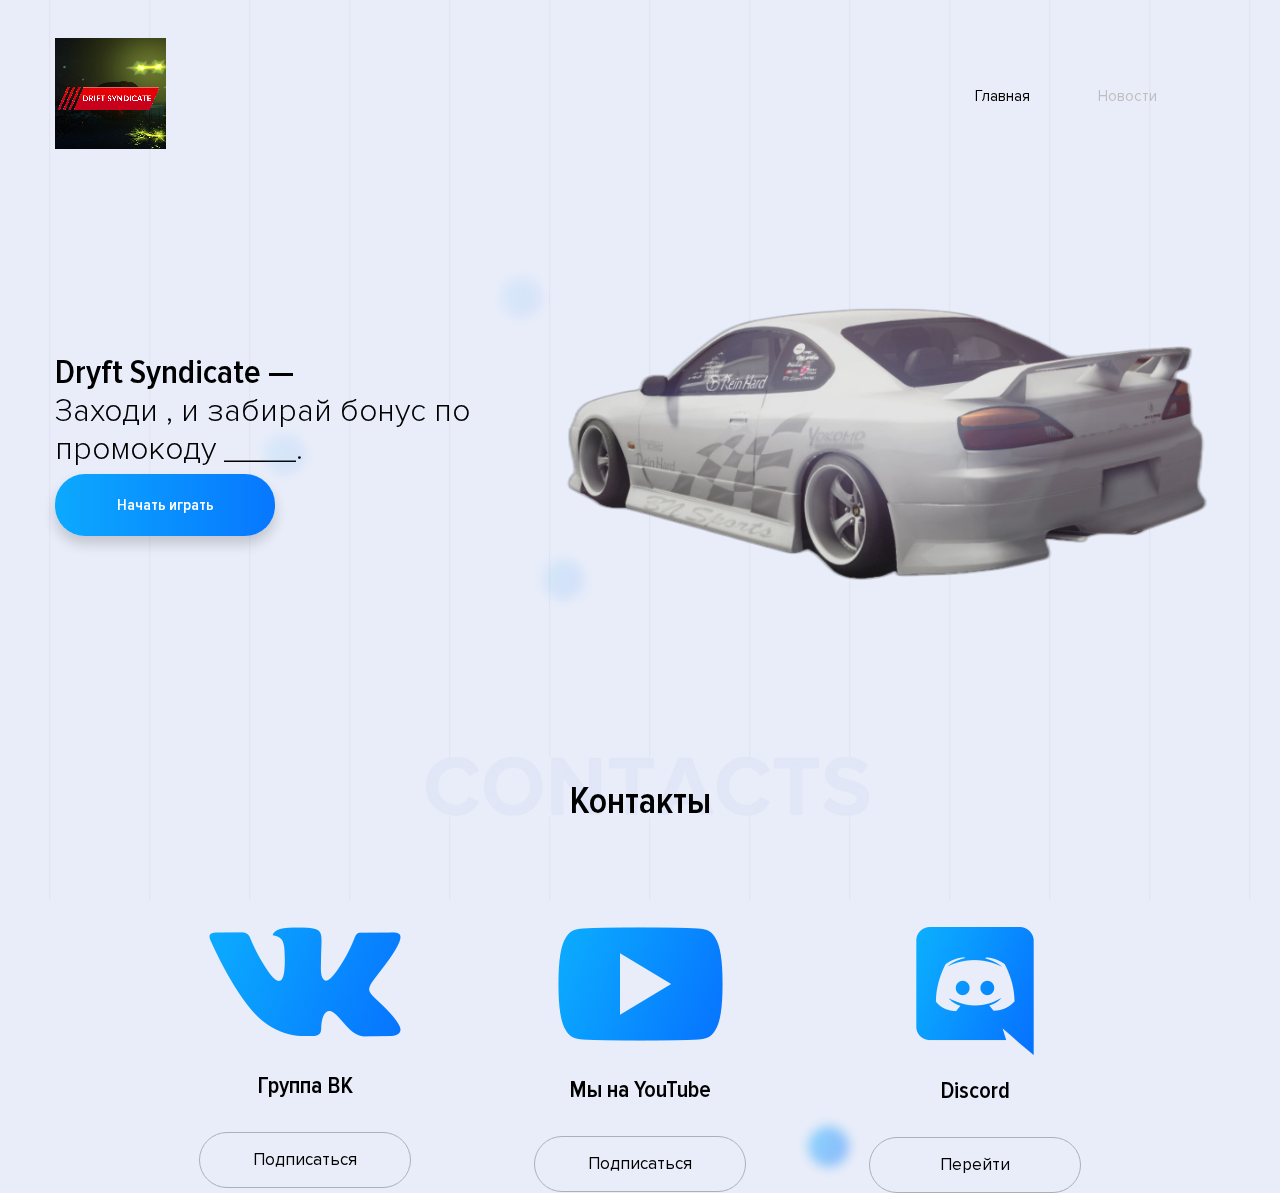
==== index.html @ d0d50b3c "komid1" ====
<!DOCTYPE html>
<html lang="ru">
<head>
    <meta http-equiv="Content-Type" content="text/html; charset=UTF-8">
    <meta name="viewport" content="width=device-width" initial-scale="1.0">
    <meta http-equiv="X-UA-Compatible" content="IE=9;IE=10;IE=Edge,chrome=1">
    <link rel="stylesheet" href="./css/style.css">
    <title>Hyper Project</title>
    <link rel="stylesheet" id="wp-block-library-css" href="./css/style.min.css" type="text/css" media="all">
    <link rel="icon" href="./img/sicon.png" sizes="32x32">
    <link rel="icon" href="./img/sicon.png" sizes="192x192">
    <link rel="apple-touch-icon-precomposed" href="./img/sicon.png">
    <meta name="msapplication-TileImage" content="./img/sicon.png">
</head>

<body>
    <div class="body_back"></div>
    <header>
        <div class="wrapper">
            <div class="header-container">
                <div class="header-logo">
                    <a href="https://arsevka.github.io/site/">
                        <img src="./img/logo.png" alt="https://arsevka.github.io/site/">
                    </a>
                </div>
                <div class="header-wap">
                    <div class="navbar-head">
                        <div type="button" class="navbar-toggle">
                            <div id="nav-icon1">
                                <span></span>
                                <span></span>
                                <span></span>
                            </div>
                        </div>
                    </div>
                    <div class="mobile-menu-overlay"></div>
                    <div class="mobile-menu">
                        <div class="header-nav">
                            <div class="header-logo header-logo-mob">
                                <a href="https://vk.com/idaleksandr198">
                                    <img src="./img/logo.png" alt=" https://vk.com/idaleksandr198">
                                </a>
                            </div>
                            <nav>
                                <ul>
                                    <li><a class="active" href="index.html">Главная</a></li>
                                    <li><a class="non-active" href="news.html">Новости</a></li>
                                </ul>
                            </nav>
                        </div>
                    </div>
                </div>
            </div>
        </div>
    </header>
    <section>
        <div class="wrapper">
            <div class="main-container">
                <div class="main-text">
                    <h1>Dryft Syndicate —</h1>
                    <span> Заходи , и забирай бонус по промокоду  ____.</span>
                    <div class="download-wrap">
                        <div class="download-btn">
                            <a class="download" href="start.html">Начать играть</a>
                        </div>
                        <div class="begin">
                        </div>
                    </div>
                    <div class="main-ball1"></div>
                    <div class="main-ball2"></div>
                    <div class="main-ball3"></div>
                </div>
                <div class="main-img">
                    <img class="black-car" src="./img/car.png" alt="https://vk.com/driftsyndicatemta">
                </div>
            </div>
        </div>

        <div id="modal-how-to-play" class="modal-window">
            <div>
                <a href="#modal-close" title="Close" class="modal-close">×</a>
                <div>
                    <div class="video-responsive">
                        <iframe width="560" height="315" src="#" frameborder="0"
                            allow="accelerometer; autoplay; encrypted-media; gyroscope; picture-in-picture"
                            allowfullscreen=""></iframe> </div>
                </div>
            </div>
        </div>
    </section>

        </div>
    </section>
    <section class="contacts" id="contacts">
        <div class="wrapper">
            <h2 class="contact">Контакты</h2>
            <div class="contacts-container">
                <div class="contacts-init vk">
                    <div class="contacts-img">
                        <img src="./img/contacts-vk.png" alt="Группа ВК">
                    </div>
                    <h2 class="contacts-text">Группа ВК</h2>
                    <a href="https://vk.com/driftsyndicatemta" class="contacts-button" target="_blank">Подписаться</a>
                </div>
                <div class="contacts-init youtube">
                    <div class="contacts-img">
                        <img src="./img/contcts-yt.png" alt="Мы на YouTube">
                    </div>
                    <h2 class="contacts-text">Мы на YouTube</h2>
                    <a href="https://www.youtube.com/channel/UCaSyi8HG6l2ghuZmiueLCfw" class="contacts-button" target="_blank">Подписаться</a>
                </div>
                <div class="contacts-init discord">
                    <div class="contacts-img">
                        <img src="./img/contacts-discord.png" alt="Discord">
                    </div>
                    <h2 class="contacts-text">Discord</h2>
                    <a href="https://discord.gg/BncPcMxS" class="contacts-button" target="_blank">Перейти</a>
                    <span class="news-ball2"></span>
                </div>

            </div>
        </div>
    </section>
</footer>
    <script src="./js/jquery-3.4.1.min.js"></script>
    <script src="./js/main.js"></script>
    <script type="text/javascript" src="./js/wp-embed.min.js"></script>

    <iframe name="ym-native-frame" title="ym-native-frame" frameborder="0" aria-hidden="true"
        style="opacity: 0 !important; width: 0px !important; height: 0px !important; position: absolute !important; left: 100% !important; bottom: 100% !important; border: 0px !important;"
        src="#"></iframe>
</body>

</html>
---- css/style.css ----
/* сброс стилей браузера */

html,
body,
div,
span,
object,
iframe,
h1,
h2,
h3,
h4,
h5,
h6,
p,
blockquote,
pre,
a,
abbr,
acronym,
address,
big,
cite,
code,
del,
dfn,
em,
img,
ins,
kbd,
q,
s,
samp,
small,
strike,
strong,
sub,
sup,
tt,
var,
b,
u,
i,
center,
dl,
dt,
dd,
ol,
ul,
li,
fieldset,
form,
label,
legend,
table,
caption,
tbody,
tfoot,
thead,
tr,
th,
td,
article,
aside,
canvas,
details,
embed,
figure,
figcaption,
footer,
header,
hgroup,
menu,
nav,
output,
ruby,
section,
summary,
time,
mark,
audio,
video {
    margin: 0;
    padding: 0;
    border: 0;
    font-size: 100%;
    box-sizing: border-box;
}

article,
aside,
details,
figcaption,
figure,
footer,
header,
hgroup,
menu,
nav,
section {
    display: block;
}

body {
    line-height: 1.2;
}

ol {
    padding-left: 1.4em;
    list-style: decimal;
}

ul {
    padding-left: 1.4em;
    list-style: square;
}

table {
    border-collapse: collapse;
    border-spacing: 0;
}

/* пользовательские стили */

body {
    background: #e9edf9;
    overflow-x: hidden;
}

a {
    text-decoration: none;
    color: #000;
}

.body_back {
    position: fixed;
    left: 0;
    top: 0;
    background-image: url(../img/body_back.png);
    height: 100%;
    width: 100%;
    z-index: -3;

}

@font-face {
    font-family: "ProximaNova-Regular";
    src: url("../fonts/ProximaNova-Regular.ttf") format("opentype");
    font-style: normal;
    font-weight: normal;
    font-display: swap;
}

@font-face {
    font-family: "Proxima Nova-semi-bold";
    src: url("../fonts/ProximaNova-Semibold.ttf") format("opentype");
    font-style: normal;
    font-weight: normal;
    font-display: swap;
}

@font-face {
    font-family: "Proxima Nova-light";
    src: url("../fonts/ProximaNova-Light.ttf") format("opentype");
    font-style: normal;
    font-weight: normal;
    font-display: swap;
}





.wrapper {
    max-width: 1170px;
    margin: 0 auto;
    position: relative;
}

/* Стили header */

/* header logo */
.header-container {
    display: flex;
    justify-content: space-between;
    padding-top: 38px;
    align-items: center;
}

.header-wap {
    display: flex;
    align-items: center;
    justify-content: space-between;
}

.header-logo {
    display: block;
}

.header-logo img {
    transition: 1.0s;
}

.header-logo img:hover {
    transform: scale(1.1);
}

/* header nav */
.header-nav {
    display: flex;
    flex-direction: row;
    justify-content: center;
    font-weight: 400;
}

.header-nav ul {
    list-style: none;
    display: flex;
}


.header-nav a {
    font-size: 15px;
    margin-right: 68px;
    transition: 0.3s;
    font-family: "ProximaNova-Regular";
}

.header-nav a:nth-last-child(2) {
    margin-right: 0;
}

.active {
    color: #000000;
}

.non-active {
    color: #bebebe;
}

.non-active:hover {
    color: #000000;
}

/* header-button */
.header-button {
    position: relative;
    margin-left: 26px;
}

a.button-blue {
    width: 190px;
    height: 52px;
    position: relative;
    border-radius: 30px;
    box-shadow: 0 8px 13px rgba(0, 0, 0, 0.17);
    color: #ffffff;
    font-size: 15px;
    font-family: "Proxima Nova-semi-bold";
    transition: 1.0s;
    background: rgba(12, 169, 254, 1);
    background: -webkit-gradient(left top, right top, color-stop(0%, rgba(12, 169, 254, 1)), color-stop(100%, rgba(7, 119, 255, 1)));
    background: linear-gradient(to right, rgba(12, 169, 254, 1) 0%, rgba(7, 119, 255, 1) 100%);
    filter: progid:DXImageTransform.Microsoft.gradient(startColorstr='#0ca9fe', endColorstr='#0777ff', GradientType=1);
    display: flex;
    align-items: center;
    justify-content: center;
    padding-left: 13px;

}

a.button-blue:hover {
    transform: scale(1.2);

}

/* стили main  */
.main-container {
    display: flex;
    justify-content: space-between;
    margin-top: 115px;
    align-items: center;

}

.button-blue img {
    position: absolute;
    left: 30px;
}

.main-text {
    width: 42%;
}

.main-text h1 {
    color: #000000;
    font-weight: 600;
    margin: 0;
    font-size: 35px;
    font-family: "Proxima Nova-semi-bold";
}

.main-text span {
    width: 100%;
    display: block;
    color: #000;
    font-size: 32px;
    font-family: "Proxima Nova-light";
}

.download-wrap {
    width: 100%;
    display: flex;
    align-items: center;
    padding-top: 5px;
}

.download-btn {
    display: inline-block;
}

a.download {
    position: relative;
    width: 220px;
    height: 62px;
    border-radius: 30px;
    box-shadow: 0 8px 13px rgba(0, 0, 0, 0.17);
    color: #ffffff;
    font-size: 16px;
    font-family: "Proxima Nova-semi-bold";
    transition: 1.0s;
    background: rgba(12, 169, 254, 1);
    background: -webkit-gradient(left top, right top, color-stop(0%, rgba(12, 169, 254, 1)), color-stop(100%, rgba(7, 119, 255, 1)));
    background: linear-gradient(to right, rgba(12, 169, 254, 1) 0%, rgba(7, 119, 255, 1) 100%);
    filter: progid:DXImageTransform.Microsoft.gradient(startColorstr='#0ca9fe', endColorstr='#0777ff', GradientType=1);
    display: flex;
    align-items: center;
    justify-content: center;
}

a.download:hover {
    transform: scale(1.2);
}

.download::after {
    content: "";
    width: 13px;
    height: 18px;
    position: absolute;
    background: url(../img/main-button-download.png) 0 0 no-repeat;
    top: 24px;
    right: 30px;
}

.begin a {
    display: inline-block;
    color: #000000;
    position: relative;
    transition: 1.0s;
    font-size: 15px;
    font-weight: 300;
    line-height: 11.71px;
    margin-left: 70px;
    font-family: "Proxima Nova-light";
}

.begin a:hover {
    transform: scale(1.2);

}

.begin a::before {
    content: "";
    position: absolute;
    width: 33px;
    height: 33px;
    background: url(../img/begin-button.png) 0 0 no-repeat;
    top: -7px;
    left: -39px;
    -webkit-animation: rotate 2s cubic-bezier(0.4, 0, 0.2, 1) infinite;
    animation: rotate 2s cubic-bezier(0.4, 0, 0.2, 1) infinite;
}

.main-img {
    position: relative;
    display: block;
    width: 58%;

}

/* стили news */
.news {
    width: 100%;
    padding-top: 80px;

}

.news-connect {
    position: absolute;
    top: 720px;
    left: 922px;
    width: 67px;
    height: 67px;
    color: black;
}

h2.second {
    color: #000000;
    font-size: 38px;
    text-align: center;
    font-family: "Proxima Nova-semi-bold";
    width: 150px;
    margin: auto;
    position: relative;
}

.news-back {
    position: relative;
}

.second::before {
    content: "";
    position: absolute;
    width: 230px;
    height: 60px;
    background: url(../img/news-back.jpg) 0 0 no-repeat;
    top: -22px;
    left: -37px;
    z-index: -1;
}

.news-container {
    display: flex;
    justify-content: center;
    align-content: center;
    margin-top: 90px;
}

.news_item:nth-child(even) {
    margin-left: 15px;
    margin-right: 15px;
}

.news-unit {
    width: 350px;
    background-color: #ffffff;
    position: relative;
    border-bottom-left-radius: 30px;
    border-bottom-right-radius: 30px;
    border-top-left-radius: 30px;
    border-top-right-radius: 30px;
    box-shadow: 0px -4px 5px 10px rgba(122, 120, 120, 0.2);
}

.news-unit img {
    width: 100%;
    display: block;
    height: 180px;
    border-top-left-radius: 30px;
    border-top-right-radius: 30px;
    -o-object-fit: cover;
    object-fit: cover;
}

.news-unit h3 {
    color: #000000;
    font-size: 17px;
    font-family: "Proxima Nova-semi-bold";
}

.blue-line {
    width: 58px;
    height: 6px;
    border-radius: 30px;
    box-shadow: 0 0 10px rgba(0, 0, 0, 0.11);
    background-color: #ffffff;
    background-image: linear-gradient(-68deg, #066eff 0%, #0cb2fe 100%);
    position: relative;
    text-align: left;
    display: inline-block;
    border: none;
}

.box-wrap {
    padding-top: 30px;
    padding-left: 25px;
    padding-right: 25px;
    padding-bottom: 20px;
}

p.news-description {
    padding-top: 5px;
    color: #000000;
    font-family: "ProximaNova-Regular";
    font-size: 11px;

}

.date-button {
    display: flex;
    justify-content: space-between;
    padding-top: 23px;
}

p.date {
    align-self: center;
    opacity: 0.5;
    color: #000000;
    font-family: "ProximaNova-Regular";
    font-size: 10px;
}

a.more {
    width: 123px;
    font-family: "Proxima Nova-semi-bold";
    height: 38px;
    display: flex;
    font-size: 13px;
    border: 1px solid #dbdbdc;
    border-radius: 30px;
    align-items: center;
    justify-content: center;
    transition: 0.6s;
}

a.more:hover {
    background: #0aa2fe;
    color: white;
    transform: scale(1.2);
}

.container-more {
    display: flex;
    position: relative;
    justify-content: center;
}

a.more-news {
    color: #000000;
    font-size: 17px;
    width: 250px;
    height: 64px;
    font-family: "ProximaNova-Regular";
    margin-top: 56px;
    border: 1px solid #0673ff;
    border-radius: 30px;
    display: flex;
    align-items: center;
    justify-content: center;
    transition: 0.7s;
}

.main-ballnews {
    background: url(../img/news-ball2.png) 0 0 no-repeat;
    position: absolute;
    top: 78px;
    left: 238px;
    width: 103px;
    height: 103px;
    z-index: -1;
}

.main-ballnews2 {
    background: url(../img/news-ball1.png) 0 0 no-repeat;
    position: absolute;
    top: 14px;
    right: 338px;
    width: 63px;
    height: 63px;
    z-index: -1;
}

.main-ballnews3 {
    background: url(../img/news-ball1.png) 0 0 no-repeat;
    position: absolute;
    top: 23px;
    right: 293px;
    width: 63px;
    height: 63px;
    z-index: -1;
}

a.more-news:hover {
    border: 1px solid #dbdbdc;
    background: #0aa2fe;
    color: white;
    transform: scale(1.2);
}

/* стили contacts */
.contacts {
    margin-top: 160px;
    position: relative;
}

.contacts-back {
    position: relative;
}

.contact::before {
    content: "";
    position: absolute;
    width: 443px;
    height: 60px;
    background: url(../img/contacts-back.jpg) 0 0 no-repeat;
    top: -22px;
    right: -154px;
    z-index: -1;
}

h2.contact {
    color: #000000;
    font-size: 38px;
    text-align: center;
    font-family: "Proxima Nova-semi-bold";
    width: 150px;
    margin: auto;
    position: relative;
}

.contacts-container {
    display: flex;
    justify-content: center;
    margin-top: 103px;
}

.contacts-init {
    display: flex;
    flex-direction: column;
    text-align: center;
    width: 212px;
    position: relative;
}

.youtube {
    margin-left: 123px;
    margin-right: 123px;
}

h2.contacts-text {
    color: #000000;
    font-family: "Proxima Nova-semi-bold";
    font-size: 24px;
}

.vk .contacts-text {
    margin-top: 30px;
}

.youtube .contacts-text {
    margin-top: 30px;
}

.discord .contacts-text {
    margin-top: 17px;
}

a.contacts-button {
    width: 100%;
    height: 56px;
    display: flex;
    justify-content: center;
    align-items: center;
    margin-top: 32px;
    color: #000000;
    font-size: 17px;
    border: 1px solid #acafb9;
    border-radius: 30px;
    transition: 0.6s;
    font-family: "ProximaNova-Regular";

}

a.contacts-button:hover {
    border: 1px solid #dbdbdc;
    background: #0aa2fe;
    color: white;
    transform: scale(1.2);
}

.footer {
    margin-top: 190px;
    background-color: #1e212a;
}

.footer-donate {
    margin-top: 20px;
    background-color: #1e212a;
}

.footer-container {
    display: flex;
    flex-direction: column;
    text-align: center;
    align-content: center;
    padding-top: 50px;
    padding-bottom: 25px;
}

.footer-logo {
    color: #ffffff;
    font-size: 13px;
    width: 200px;
    margin: auto;
    text-transform: uppercase;
    opacity: .2;
    position: relative;
    transition: 0.3s;
    padding-left: 70px;
}

.footer-logo:hover {
    opacity: 1;
}

.footer-logo-span::before {
    content: "";
    width: 49px;
    height: 63px;
    position: absolute;
    background: url(../img/logo-img.png) 0 0 no-repeat;
    top: -17px;
    left: -71px;
}

.footer-logo-span {
    position: relative;
    font-size: 25px;
    font-weight: bold;
}

.footer-logo-text {
    font-weight: 400;
    letter-spacing: 2.21px;
}

.footer-agreement {
    display: flex;
    justify-content: center;
    flex-direction: column;
    margin-top: 35px;
}

.footer-link {
    opacity: .2;
}

.footer-link:hover {
    opacity: 1;
}

.footer-agreement a {
    transition: 0.3s;
    color: #ffffff !important;
    font-size: 15px;
    font-weight: 400;
    text-decoration: underline;
    font-family: "Proxima Nova-light";
    line-height: 20px;

}

.footer-agreement a {
    display: inline-block;
}

.footer-copyright {
    color: #ffffff;
    font-size: 16px;
    font-weight: 300;
    opacity: .2;
    margin-top: 40px;
    font-family: "Proxima Nova-light";
}

/* absolute */

.main-ball1 {
    background: url(../img/main-ball1.png) 0 0 no-repeat;
    position: absolute;
    top: 281px;
    left: 478px;
    width: 67px;
    height: 67px;
    z-index: 4;
}

.main-ball2 {
    background: url(../img/main-ball2.png) 0 0 no-repeat;
    position: absolute;
    top: 157px;
    left: 200px;
    width: 67px;
    height: 67px;
    z-index: 3;
}

.main-ball3 {
    background: url(../img/main-ball2.png) no-repeat;
    position: absolute;
    top: 0;
    left: 437px;
    width: 80px;
    height: 80px;
    z-index: 33;
}

.main-ball4 {
    background: url(../img/main-ball4.png) no-repeat;
    position: absolute;
    top: 506px;
    left: 1000px;
    width: 105px;
    height: 105px;
    z-index: 33;
}

.main-ball5 {
    background: url(../img/main-ball5.png) no-repeat;
    position: absolute;
    top: 207px;
    left: 1360px;
    width: 123px;
    height: 123px;
    z-index: 33;
}

.main-ball6 {
    background: url(../img/main-ball6.png) no-repeat;
    position: absolute;
    top: 493px;
    left: 1479px;
    width: 74px;
    height: 74px;
    z-index: 33;
}

.news-ball1 {
    background: url(../img/news-ball1.png) no-repeat;
    position: absolute;
    top: 761px;
    left: 260px;
    width: 67px;
    height: 67px;
    z-index: 33;
}

.news-ball2 {
    background: url(../img/contacts-ball1.png) no-repeat;
    position: absolute;
    bottom: 14px;
    right: 220px;
    width: 65px;
    height: 65px;
    z-index: -1;
}

.news-ball3 {
    background: url(../img/news-ball3.png) no-repeat;
    position: absolute;
    top: 1376px;
    left: 1185px;
    width: 67px;
    height: 67px;
    z-index: 33;
}

.contacts-ball1 {
    background: url(../img/contacts-ball1.png) no-repeat;
    position: absolute;
    top: 1593px;
    left: 631px;
    width: 67px;
    height: 67px;
    z-index: 33;
}

.contacts-ball2 {
    background: url(../img/contacts-ball2.png) no-repeat;
    position: absolute;
    top: 1958px;
    left: 1114px;
    width: 67px;
    height: 67px;
    z-index: 33;
}

.circle1 {
    background: url(../img/circle1.png) no-repeat;
    position: absolute;
    top: 257px;
    left: 1110px;
    width: 329px;
    height: 314px;
    z-index: -1;
    opacity: .5;
}

.circle2 {
    background: url(../img/circle2.png) no-repeat;
    position: absolute;
    top: 312px;
    left: 1168px;
    width: 212px;
    height: 203px;
    z-index: -1;
    opacity: .5;
}

.circle3 {
    background: url(../img/circle3.png) no-repeat;
    position: absolute;
    top: 355px;
    left: 1263px;
    width: 122px;
    height: 117px;
    z-index: -1;
    opacity: .5;
}

.main-container-donate {
    width: 100%;
    padding-top: 180px;
}

h2.account {
    text-align: center;
    font-family: "Proxima Nova-semi-bold";
    font-size: 37px;
    color: #000;
    width: 350px;
    margin: auto;
    position: relative;
}

h2.account:before {
    content: "";
    position: absolute;
    width: 443px;
    height: 60px;
    background: url(../img/donate.jpg) 0 0 no-repeat;
    top: -25px;
    left: 6px;
    z-index: -1;
}

p.donate-text {
    font-family: "Proxima Nova-light";
    font-size: 16px;
    color: #000;
    padding-top: 20px;
    text-align: center;

}

.form {
    width: 410px;
    padding-top: 70px;
    margin: 0 auto;
}

.form input[type="text"] {
    background-color: #ffffff !important;
    margin-top: 5px;
    width: 100%;
    padding: 30px 45px;
    border: 1px solid #fff;
    border-radius: 50px;
    color: #000;
    font-size: 17px;
    font-weight: 200;
    font-family: "ProximaNova-Regular";
    outline: none;
    box-sizing: border-box;
}

.form input[type="text"]:focus {
    opacity: 1;
    font-weight: 600;
}

.form input::-webkit-input-placeholder {
    font-family: "Proxima Nova-light";
    font-size: 17px;
    color: #000;
    opacity: 0.25;

}

.form input::-moz-placeholder {
    font-family: "Proxima Nova-light";
    font-size: 17px;
    color: #000;
    opacity: 0.25;

}

.form input:-ms-input-placeholder {
    font-family: "Proxima Nova-light";
    font-size: 17px;
    color: #000;
    opacity: 0.25;

}

.form input::-ms-input-placeholder {
    font-family: "Proxima Nova-light";
    font-size: 17px;
    color: #000;
    opacity: 0.25;

}

.form input::placeholder {
    font-family: "Proxima Nova-light";
    font-size: 17px;
    color: #000;
    opacity: 0.25;

}


.input-nickname label {
    opacity: 0.25;
    font-family: "ProximaNova-Regular";
    font-size: 19px;
    color: #000;
}

.input-email label {
    opacity: 0.25;
    font-family: "ProximaNova-Regular";
    font-size: 19px;
    color: #000;
}

.input-money label {
    opacity: 0.25;
    font-family: "ProximaNova-Regular";
    font-size: 19px;
    color: #000;
}

.server-select label {
    opacity: 0.25;
    font-family: "ProximaNova-Regular";
    font-size: 19px;
    color: #000;
}

.form input[type="email"] {
    background-color: #ffffff !important;
    margin-top: 5px;
    width: 100%;
    padding: 30px 45px;
    border: 1px solid #fff;
    border-radius: 50px;
    color: #000;
    font-size: 17px;
    font-weight: 200;
    font-family: "ProximaNova-Regular";
    outline: none;
    box-sizing: border-box;
}

.form input[type="email"]:focus {
    opacity: 1;
    font-weight: 600;
}

.form select[type="select"] {
    font-family: "ProximaNova-Regular";
    color: #000;
}

.form select {
    width: 100%;
    height: 83px;
    padding: 30px 45px;
    margin-top: 5px;
    cursor: pointer;
    background-color: #ffffff;
    border-radius: 50px;
    opacity: 0.9;
    border: 1px solid white;

    font-size: 17px;
    font-weight: 300;

    outline: none;
    -webkit-appearance: none;
    -moz-appearance: none;
    -ms-appearance: none;
    appearance: none;
    position: relative;
}

.form select::-ms-expand {
    display: none;
}

.server-select,
.input-nickname {
    width: 100%;
}

.input-email,
.server-select,
.input-money {
    padding-top: 30px;
    position: relative;
}

.server-select img {
    position: absolute;
    right: 40px;
    bottom: 35px;
}

option {
    border: none;
    font-family: "ProximaNova-Regular";
}


a.submit-btn {
    position: relative;
    width: 402px;
    height: 93px;
    border-radius: 50px;
    box-shadow: 0 8px 13px rgba(0, 0, 0, 0.17);
    color: #ffffff;
    font-size: 24px;
    font-family: "ProximaNova-Regular";
    transition: 1.0s;
    background: rgba(12, 169, 254, 1);
    background: -webkit-gradient(left top, right top, color-stop(0%, rgba(12, 169, 254, 1)), color-stop(100%, rgba(7, 119, 255, 1)));
    background: linear-gradient(to right, rgba(12, 169, 254, 1) 0%, rgba(7, 119, 255, 1) 100%);
    filter: progid:DXImageTransform.Microsoft.gradient(startColorstr='#0ca9fe', endColorstr='#0777ff', GradientType=1);
    display: flex;
    align-items: center;
    justify-content: center;

}

a.submit-btn:hover {
    transform: scale(1.2);
}

.btn-wr {
    padding-top: 57px;
}

.checkbox_text {
    padding-top: 25px;
    display: flex;
    align-items: center;
    position: relative;
    width: 40%;
}

.checkbox {
    font-family: "ProximaNova-Regular";
    font-size: 13px;
    color: #000;
    padding-left: 30px;

}

.checkbox a {
    font-weight: bold;
    text-decoration: underline;
}

.checkbox_text input {
    position: absolute;
    opacity: 0;
    cursor: pointer;
    height: 0;
    width: 0;
}

.checkbox_text .checkmark:after {
    left: 7px;
    top: 3px;
    width: 5px;
    height: 10px;
    border: solid #000;
    border-width: 0 2px 2px 0;
    transform: rotate(45deg);
}

.checkbox_text input:checked~.checkmark:after {
    display: block;
}

.checkmark:after {
    content: "";
    position: absolute;
    display: none;
}


.checkmark {
    position: absolute;
    top: 21px;
    left: 2px;
    height: 21px;
    width: 21px;
    background-color: #fff;

}

.btn-wr img {
    position: absolute;
    right: 55px;
}

.ball1 {
    background: url(../img/donate-ball1.png) 0 0 no-repeat;
    position: absolute;
    top: 15px;
    left: 485px;
    width: 66px;
    height: 66px;
}

.ball2 {
    background: url(../img/donate-ball2.png) 0 0 no-repeat;
    position: absolute;
    top: -207px;
    left: 438px;
    width: 66px;
    height: 66px;
}

.ball3 {
    background: url(../img/donate-ball3.png) 0 0 no-repeat;
    position: absolute;
    top: -69px;
    left: 212px;
    width: 66px;
    height: 66px;
}

.ball4 {
    background: url(../img/donate-ball4.png) 0 0 no-repeat;
    position: absolute;
    top: 386px;
    left: 791px;
    width: 66px;
    height: 66px;
}

.ball5 {
    background: url(../img/donate-ball5.png) 0 0 no-repeat;
    position: absolute;
    top: 455px;
    left: 243px;
    width: 106px;
    height: 106px;
}

.ball6 {
    background: url(../img/donate-ball6.png) 0 0 no-repeat;
    position: absolute;
    bottom: -198px;
    right: 287px;
    width: 66px;
    height: 66px;
}

.curenty {
    text-align: center;
    padding-top: 20px;
}

.curenty p {
    text-align: center;
    font-family: "Proxima Nova-semi-bold";
    font-size: 13px;
    color: #000;
    padding-top: 20px;
}

.header-logo-mob {
    display: none;
}


.video-responsive {
    overflow: hidden;
    padding-bottom: 56.25%;
    position: relative;
    height: 0;
}

.video-responsive iframe {
    left: 0;
    top: 0;
    height: 100%;
    width: 100%;
    position: absolute;
}

.modal-window {
    position: fixed;
    background-color: rgba(200, 200, 200, 0.75);
    top: 0;
    right: 0;
    bottom: 0;
    left: 0;
    z-index: 999;
    opacity: 0;
    pointer-events: none;
    transition: all 0.3s;
}

.modal-window:target {
    opacity: 1;
    pointer-events: auto;
}

.modal-window>div {
    width: 50%;
    position: relative;
    margin: 10% auto;
    padding: 2rem;
    background: #fff;
    color: #444;
}

.modal-window header {
    font-weight: bold;
}

.modal-close {
    color: #aaa;
    font-size: 2rem;
    position: absolute;
    right: 0;
    text-align: center;
    top: 0;
    width: 35px;
    text-decoration: none;
}

.modal-close:hover {
    color: #000;
}

.modal-window h1 {
    font-size: 150%;
    margin: 0 0 15px;
}

img.black-car {
    width: 100%;
}


@media only screen and (max-width: 1200px) {
    .modal-window>div {
        width: 60%;
    }

    .wrapper {
        width: 100%;
        padding-right: 15px;
        padding-left: 15px;
    }

    .main-img img {
        max-width: 100%;
    }
}

@media only screen and (max-width: 1024px) {
    .modal-window>div {
        width: 70%;
    }

    .main-ballnews2 {
        top: 60px;
        right: 272px;
    }

    .news-back::before {
        top: -68px;
        left: 387px;
    }

}

@media only screen and (max-width: 991px) {

    .news-unit,
    .news_item:nth-child(even) {
        margin: 20px auto;
    }

    .news-container {
        flex-direction: column;
    }

    .contacts-container {
        flex-direction: column;
    }

    .contacts-init {
        margin: 10px auto;
    }

    .youtube {
        margin-left: auto;
        margin-right: auto;
    }

    .header-button {
        position: relative;
        margin-left: 0;
    }

    .main-container {
        flex-direction: column;
    }

}

@media only screen and (max-width: 768px) {
    .modal-window>div {
        width: 95%;
    }

    .main-text {
        width: 50%;
        margin: 0 auto;
    }

    .main-img {
        position: relative;
        display: block;
        width: 70%;
        margin-top: 30px;
    }

    .navbar-toggle span {
        transition: .5s ease-in-out;
        height: 3px;
        width: 32px;
        background-color: #0a9bfe;
        display: block;
        margin-bottom: 4px;
        border-radius: 1px;
    }

    .navbar-toggle span:last-child {
        margin-bottom: 0;
    }

    .navbar-toggle {
        border: none;
        border-radius: 3px;
    }

    .navbar-head {
        display: block;
        position: absolute;
        left: 200px;
    }

    .mobile-menu-overlay {
        display: none;
        position: fixed;
        height: 100%;
        bottom: 0;
        top: 0;
        left: 0;
        right: 0;
        width: 100%;
        z-index: 1;
        background: rgba(65, 61, 75, 0.5);
    }

    .mobile-menu {
        padding-top: 40px;
        background-color: #fff;
        position: fixed;
        bottom: 0;
        top: 0;
        right: -100%;
        display: none;
        width: 60%;
        color: #fff;
        z-index: 999;
    }

    .navbar-toggle .open span:nth-child(1) {
        display: none;
    }

    .navbar-toggle .open span:nth-child(2) {
        transform: rotate(-135deg);
        transition: .3s ease-in-out;
        margin-top: 3px;
    }

    .navbar-toggle .open span:nth-child(3) {
        transform: rotate(135deg);
        margin-top: -7px;
        transition: .3s ease-in-out;
    }

    .header-nav ul {
        padding: 0;
        flex-direction: column;
    }

    .header-nav li {
        width: 100%;
        padding: 0 40px;
        height: 40px;
        display: flex;
        align-items: center;
        text-align: center;
        justify-content: center;

    }

    .header-logo-mob {
        display: block;
    }

    .header-nav nav {
        width: 100%;
        padding-top: 40px;
    }

    .header-nav a {
        font-size: 18px;
        margin-right: 0;
    }

    .header-logo {
        display: block;
        text-align: center;
    }

    .header-nav {
        flex-direction: column;
    }

    .ball4 {

        left: 591px;

    }

    .ball5,
    .ball6,
    .ball4 {
        display: none;
    }

}

@media only screen and (max-width: 568px) {
    .main-ball1 {
        display: none;
    }

    h2.account:before {
        content: "";
        position: absolute;
        width: 319px;
        height: 60px;
        background: url(../img/donate.jpg) 0 0 no-repeat;
        top: -25px;
        left: 17px;
        z-index: -1;
        background-size: contain;
    }

    .main-ball3 {
        left: 310px;
    }

    .main-text {
        width: 100%;

    }

    .navbar-head {
        left: 15px;
    }

    .header-logo {
        padding-left: 50px;
    }

    .ball4 {
        left: 405px;
    }

    .ball1 {

        left: 285px;
    }

    .ball2 {
        left: 319px;
        width: 66px;
        height: 66px;
    }

    .main-container-donate {
        width: 100%;
        padding-top: 99px;
    }

    .form input[type="text"] {
        background-color: #ffffff !important;
        margin-top: 5px;
        width: 100%;
        padding: 20px 32px;
        border: 1px solid #fff;
        border-radius: 50px;
        opacity: 0.9;
        color: #dfdfdf;
        font-size: 17px;
        font-weight: 200;
        font-family: "ProximaNova-Regular";
        outline: none;
        box-sizing: border-box;
    }

    .form select {
        padding: 20px 32px;
        height: 63px;
    }

    .form input[type="email"] {
        padding: 20px 32px;
    }

    .server-select img {
        position: absolute;
        right: 40px;
        bottom: 24px;
    }

    a.submit-btn {
        height: 63px;
    }
}

@media only screen and (max-width: 414px) {
    .contact::before {
        width: 355px;
        top: -22px;
        right: -95px;
        z-index: -1;
        background-size: contain;
    }

    .header-container {
        padding-top: 25px;
        flex-direction: column;
    }

    .header-logo {
        padding-left: 0;
        width: 100%;
        text-align: center;
    }

    .navbar-head {
        left: 15px;
        top: 25px;
    }

    .header-button {
        position: relative;
        margin-left: 0;
        margin-top: 20px;
    }

    .mobile-menu {
        width: 80%;

    }

    .main-img {

        width: 100%;
        margin-top: 30px;
    }

    .ball4 {
        left: 328px;
        top: 416px;
    }

    a.submit-btn {
        width: 100%;
    }

    .form {
        width: 100%;
    }

}

@media only screen and (max-width: 375px) {
    .main-ball3 {
        left: 250px;
    }

    .download-wrap {
        width: 100%;
        display: flex;
        align-items: center;
        padding-top: 5px;
        flex-direction: column;
    }

    .begin {
        margin-top: 25px;
    }

    .news-unit {
        width: 100%;
    }

    .contact::before {
        width: 322px;
        top: -10px;
        right: -77px;
        z-index: -1;
        background-size: contain;
    }

    .ball2 {
        display: none;
    }

    .checkbox_text {
        padding-top: 25px;
        display: flex;
        align-items: center;
        position: relative;
        width: 50%;
    }

    h2.contact {

        width: 163px;
    }

    .second::before {
        content: "";
        position: absolute;
        width: 176px;
        height: 60px;
        background: url(../img/news-back.jpg) 0 0 no-repeat;
        top: -11px;
        left: -12px;
        z-index: -1;
        background-size: contain;
    }
}

@media only screen and (max-width: 320px) {
    .main-ballnews {
        left: 189px;
    }

    .news-ball1 {
        display: none;

    }

    .main-ball3 {
        left: 212px;
    }

    .contact::before {
        width: 295px;
        top: -3px;
        right: -61px;
        z-index: -1;
        background-size: contain;
    }

    .ball1 {
        display: none;
    }

    h2.account:before {
        width: 282px;
        height: 60px;
        top: -25px;
        left: 0;
        z-index: -1;
        background-size: contain;
    }

    h2.account {
        text-align: center;
        font-family: "Proxima Nova-semi-bold";
        font-size: 29px;
        color: #000;
        width: 100%;
        margin: auto;
        position: relative;
    }

    .checkbox_text {
        width: 100%;
    }

}

@-webkit-keyframes gradient {
    0% {
        background-position: 0 50%;
    }

    50% {
        background-position: 100% 50%;
    }

    100% {
        background-position: 0 50%;
    }
}

@keyframes gradient {
    0% {
        background-position: 0 50%;
    }

    50% {
        background-position: 100% 50%;
    }

    100% {
        background-position: 0 50%;
    }
}

@-webkit-keyframes rotate {
    0% {
        transform: rotate(0deg);
    }

    100% {
        transform: rotate(360deg);
    }
}

@keyframes rotate {
    0% {
        transform: rotate(0deg);
    }

    100% {
        transform: rotate(360deg);
    }
}

@-webkit-keyframes scale {
    0% {
        transform: scale(1);
    }

    100% {
        transform: scale(1.2);
    }
}

@keyframes scale {
    0% {
        transform: scale(1);
    }

    100% {
        transform: scale(1.2);
    }
}
---- css/style.min.css ----
.wp-block-audio figcaption {
    margin-top: .5em;
    margin-bottom: 1em
}

.wp-block-audio audio {
    width: 100%;
    min-width: 300px
}

.wp-block-button {
    color: #fff
}

.wp-block-button.aligncenter {
    text-align: center
}

.wp-block-button.alignright {
    text-align: right
}

.wp-block-button__link {
    background-color: #32373c;
    border: none;
    border-radius: 28px;
    box-shadow: none;
    color: inherit;
    cursor: pointer;
    display: inline-block;
    font-size: 18px;
    margin: 0;
    padding: 12px 24px;
    text-align: center;
    text-decoration: none;
    overflow-wrap: break-word
}

.wp-block-button__link:active,
.wp-block-button__link:focus,
.wp-block-button__link:hover,
.wp-block-button__link:visited {
    color: inherit
}

.is-style-squared .wp-block-button__link {
    border-radius: 0
}

.no-border-radius.wp-block-button__link {
    border-radius: 0 !important
}

.is-style-outline {
    color: #32373c
}

.is-style-outline .wp-block-button__link {
    background-color: transparent;
    border: 2px solid
}

.wp-block-calendar {
    text-align: center
}

.wp-block-calendar tbody td,
.wp-block-calendar th {
    padding: 4px;
    border: 1px solid #e2e4e7
}

.wp-block-calendar tfoot td {
    border: none
}

.wp-block-calendar table {
    width: 100%;
    border-collapse: collapse;
    font-family: -apple-system, BlinkMacSystemFont, Segoe UI, Roboto, Oxygen-Sans, Ubuntu, Cantarell, Helvetica Neue, sans-serif
}

.wp-block-calendar table th {
    font-weight: 400;
    background: #edeff0
}

.wp-block-calendar a {
    text-decoration: underline
}

.wp-block-calendar tfoot a {
    color: #00739c
}

.wp-block-calendar table caption,
.wp-block-calendar table tbody {
    color: #40464d
}

.wp-block-categories.alignleft {
    margin-right: 2em
}

.wp-block-categories.alignright {
    margin-left: 2em
}

.wp-block-columns {
    display: flex;
    margin-bottom: 28px;
    flex-wrap: wrap
}

@media (min-width:782px) {
    .wp-block-columns {
        flex-wrap: nowrap
    }
}

.wp-block-column {
    flex-grow: 1;
    min-width: 0;
    word-break: break-word;
    overflow-wrap: break-word
}

@media (max-width:599px) {
    .wp-block-column {
        flex-basis: 100% !important
    }
}

@media (min-width:600px) {
    .wp-block-column {
        flex-basis: calc(50% - 16px);
        flex-grow: 0
    }

    .wp-block-column:nth-child(2n) {
        margin-left: 32px
    }
}

@media (min-width:782px) {
    .wp-block-column:not(:first-child) {
        margin-left: 32px
    }
}

.wp-block-columns.are-vertically-aligned-top {
    align-items: flex-start
}

.wp-block-columns.are-vertically-aligned-center {
    align-items: center
}

.wp-block-columns.are-vertically-aligned-bottom {
    align-items: flex-end
}

.wp-block-column.is-vertically-aligned-top {
    align-self: flex-start
}

.wp-block-column.is-vertically-aligned-center {
    -ms-grid-row-align: center;
    align-self: center
}

.wp-block-column.is-vertically-aligned-bottom {
    align-self: flex-end
}

.wp-block-cover,
.wp-block-cover-image {
    position: relative;
    background-color: #000;
    background-size: cover;
    background-position: 50%;
    min-height: 430px;
    height: 100%;
    width: 100%;
    display: flex;
    justify-content: center;
    align-items: center;
    overflow: hidden
}

.wp-block-cover-image.has-parallax,
.wp-block-cover.has-parallax {
    background-attachment: fixed
}

@supports (-webkit-overflow-scrolling:touch) {

    .wp-block-cover-image.has-parallax,
    .wp-block-cover.has-parallax {
        background-attachment: scroll
    }
}

@media (prefers-reduced-motion:reduce) {

    .wp-block-cover-image.has-parallax,
    .wp-block-cover.has-parallax {
        background-attachment: scroll
    }
}

.wp-block-cover-image.has-background-dim:before,
.wp-block-cover.has-background-dim:before {
    content: "";
    position: absolute;
    top: 0;
    left: 0;
    bottom: 0;
    right: 0;
    background-color: inherit;
    opacity: .5;
    z-index: 1
}

.wp-block-cover-image.has-background-dim.has-background-dim-10:before,
.wp-block-cover.has-background-dim.has-background-dim-10:before {
    opacity: .1
}

.wp-block-cover-image.has-background-dim.has-background-dim-20:before,
.wp-block-cover.has-background-dim.has-background-dim-20:before {
    opacity: .2
}

.wp-block-cover-image.has-background-dim.has-background-dim-30:before,
.wp-block-cover.has-background-dim.has-background-dim-30:before {
    opacity: .3
}

.wp-block-cover-image.has-background-dim.has-background-dim-40:before,
.wp-block-cover.has-background-dim.has-background-dim-40:before {
    opacity: .4
}

.wp-block-cover-image.has-background-dim.has-background-dim-50:before,
.wp-block-cover.has-background-dim.has-background-dim-50:before {
    opacity: .5
}

.wp-block-cover-image.has-background-dim.has-background-dim-60:before,
.wp-block-cover.has-background-dim.has-background-dim-60:before {
    opacity: .6
}

.wp-block-cover-image.has-background-dim.has-background-dim-70:before,
.wp-block-cover.has-background-dim.has-background-dim-70:before {
    opacity: .7
}

.wp-block-cover-image.has-background-dim.has-background-dim-80:before,
.wp-block-cover.has-background-dim.has-background-dim-80:before {
    opacity: .8
}

.wp-block-cover-image.has-background-dim.has-background-dim-90:before,
.wp-block-cover.has-background-dim.has-background-dim-90:before {
    opacity: .9
}

.wp-block-cover-image.has-background-dim.has-background-dim-100:before,
.wp-block-cover.has-background-dim.has-background-dim-100:before {
    opacity: 1
}

.wp-block-cover-image.alignleft,
.wp-block-cover-image.alignright,
.wp-block-cover.alignleft,
.wp-block-cover.alignright {
    max-width: 305px;
    width: 100%
}

.wp-block-cover-image:after,
.wp-block-cover:after {
    display: block;
    content: "";
    font-size: 0;
    min-height: inherit
}

@supports (position:sticky) {

    .wp-block-cover-image:after,
    .wp-block-cover:after {
        content: none
    }
}

.wp-block-cover-image.aligncenter,
.wp-block-cover-image.alignleft,
.wp-block-cover-image.alignright,
.wp-block-cover.aligncenter,
.wp-block-cover.alignleft,
.wp-block-cover.alignright {
    display: flex
}

.wp-block-cover-image .wp-block-cover__inner-container,
.wp-block-cover .wp-block-cover__inner-container {
    width: calc(100% - 70px);
    z-index: 1;
    color: #f8f9f9
}

.wp-block-cover-image .wp-block-subhead:not(.has-text-color),
.wp-block-cover-image h1:not(.has-text-color),
.wp-block-cover-image h2:not(.has-text-color),
.wp-block-cover-image h3:not(.has-text-color),
.wp-block-cover-image h4:not(.has-text-color),
.wp-block-cover-image h5:not(.has-text-color),
.wp-block-cover-image h6:not(.has-text-color),
.wp-block-cover-image p:not(.has-text-color),
.wp-block-cover .wp-block-subhead:not(.has-text-color),
.wp-block-cover h1:not(.has-text-color),
.wp-block-cover h2:not(.has-text-color),
.wp-block-cover h3:not(.has-text-color),
.wp-block-cover h4:not(.has-text-color),
.wp-block-cover h5:not(.has-text-color),
.wp-block-cover h6:not(.has-text-color),
.wp-block-cover p:not(.has-text-color) {
    color: inherit
}

.wp-block-cover__video-background {
    position: absolute;
    top: 50%;
    left: 50%;
    transform: translateX(-50%) translateY(-50%);
    width: 100%;
    height: 100%;
    z-index: 0;
    -o-object-fit: cover;
    object-fit: cover
}

.wp-block-cover-image-text,
.wp-block-cover-text,
section.wp-block-cover-image h2 {
    color: #fff
}

.wp-block-cover-image-text a,
.wp-block-cover-image-text a:active,
.wp-block-cover-image-text a:focus,
.wp-block-cover-image-text a:hover,
.wp-block-cover-text a,
.wp-block-cover-text a:active,
.wp-block-cover-text a:focus,
.wp-block-cover-text a:hover,
section.wp-block-cover-image h2 a,
section.wp-block-cover-image h2 a:active,
section.wp-block-cover-image h2 a:focus,
section.wp-block-cover-image h2 a:hover {
    color: #fff
}

.wp-block-cover-image .wp-block-cover.has-left-content {
    justify-content: flex-start
}

.wp-block-cover-image .wp-block-cover.has-right-content {
    justify-content: flex-end
}

.wp-block-cover-image.has-left-content .wp-block-cover-image-text,
.wp-block-cover.has-left-content .wp-block-cover-text,
section.wp-block-cover-image.has-left-content>h2 {
    margin-left: 0;
    text-align: left
}

.wp-block-cover-image.has-right-content .wp-block-cover-image-text,
.wp-block-cover.has-right-content .wp-block-cover-text,
section.wp-block-cover-image.has-right-content>h2 {
    margin-right: 0;
    text-align: right
}

.wp-block-cover-image .wp-block-cover-image-text,
.wp-block-cover .wp-block-cover-text,
section.wp-block-cover-image>h2 {
    font-size: 2em;
    line-height: 1.25;
    z-index: 1;
    margin-bottom: 0;
    max-width: 610px;
    padding: 14px;
    text-align: center
}

.block-editor-block-list__block[data-type="core/embed"][data-align=left] .block-editor-block-list__block-edit,
.block-editor-block-list__block[data-type="core/embed"][data-align=right] .block-editor-block-list__block-edit,
.wp-block-embed.alignleft,
.wp-block-embed.alignright {
    max-width: 360px;
    width: 100%
}

.wp-block-embed {
    margin-bottom: 1em
}

.wp-block-embed figcaption {
    margin-top: .5em;
    margin-bottom: 1em
}

.wp-embed-responsive .wp-block-embed.wp-embed-aspect-1-1 .wp-block-embed__wrapper,
.wp-embed-responsive .wp-block-embed.wp-embed-aspect-1-2 .wp-block-embed__wrapper,
.wp-embed-responsive .wp-block-embed.wp-embed-aspect-4-3 .wp-block-embed__wrapper,
.wp-embed-responsive .wp-block-embed.wp-embed-aspect-9-16 .wp-block-embed__wrapper,
.wp-embed-responsive .wp-block-embed.wp-embed-aspect-16-9 .wp-block-embed__wrapper,
.wp-embed-responsive .wp-block-embed.wp-embed-aspect-18-9 .wp-block-embed__wrapper,
.wp-embed-responsive .wp-block-embed.wp-embed-aspect-21-9 .wp-block-embed__wrapper {
    position: relative
}

.wp-embed-responsive .wp-block-embed.wp-embed-aspect-1-1 .wp-block-embed__wrapper:before,
.wp-embed-responsive .wp-block-embed.wp-embed-aspect-1-2 .wp-block-embed__wrapper:before,
.wp-embed-responsive .wp-block-embed.wp-embed-aspect-4-3 .wp-block-embed__wrapper:before,
.wp-embed-responsive .wp-block-embed.wp-embed-aspect-9-16 .wp-block-embed__wrapper:before,
.wp-embed-responsive .wp-block-embed.wp-embed-aspect-16-9 .wp-block-embed__wrapper:before,
.wp-embed-responsive .wp-block-embed.wp-embed-aspect-18-9 .wp-block-embed__wrapper:before,
.wp-embed-responsive .wp-block-embed.wp-embed-aspect-21-9 .wp-block-embed__wrapper:before {
    content: "";
    display: block;
    padding-top: 50%
}

.wp-embed-responsive .wp-block-embed.wp-embed-aspect-1-1 .wp-block-embed__wrapper iframe,
.wp-embed-responsive .wp-block-embed.wp-embed-aspect-1-2 .wp-block-embed__wrapper iframe,
.wp-embed-responsive .wp-block-embed.wp-embed-aspect-4-3 .wp-block-embed__wrapper iframe,
.wp-embed-responsive .wp-block-embed.wp-embed-aspect-9-16 .wp-block-embed__wrapper iframe,
.wp-embed-responsive .wp-block-embed.wp-embed-aspect-16-9 .wp-block-embed__wrapper iframe,
.wp-embed-responsive .wp-block-embed.wp-embed-aspect-18-9 .wp-block-embed__wrapper iframe,
.wp-embed-responsive .wp-block-embed.wp-embed-aspect-21-9 .wp-block-embed__wrapper iframe {
    position: absolute;
    top: 0;
    right: 0;
    bottom: 0;
    left: 0;
    width: 100%;
    height: 100%
}

.wp-embed-responsive .wp-block-embed.wp-embed-aspect-21-9 .wp-block-embed__wrapper:before {
    padding-top: 42.85%
}

.wp-embed-responsive .wp-block-embed.wp-embed-aspect-18-9 .wp-block-embed__wrapper:before {
    padding-top: 50%
}

.wp-embed-responsive .wp-block-embed.wp-embed-aspect-16-9 .wp-block-embed__wrapper:before {
    padding-top: 56.25%
}

.wp-embed-responsive .wp-block-embed.wp-embed-aspect-4-3 .wp-block-embed__wrapper:before {
    padding-top: 75%
}

.wp-embed-responsive .wp-block-embed.wp-embed-aspect-1-1 .wp-block-embed__wrapper:before {
    padding-top: 100%
}

.wp-embed-responsive .wp-block-embed.wp-embed-aspect-9-16 .wp-block-embed__wrapper:before {
    padding-top: 177.78%
}

.wp-embed-responsive .wp-block-embed.wp-embed-aspect-1-2 .wp-block-embed__wrapper:before {
    padding-top: 200%
}

.wp-block-file {
    margin-bottom: 1.5em
}

.wp-block-file.aligncenter {
    text-align: center
}

.wp-block-file.alignright {
    text-align: right
}

.wp-block-file .wp-block-file__button {
    background: #32373c;
    border-radius: 2em;
    color: #fff;
    font-size: 13px;
    padding: .5em 1em
}

.wp-block-file a.wp-block-file__button {
    text-decoration: none
}

.wp-block-file a.wp-block-file__button:active,
.wp-block-file a.wp-block-file__button:focus,
.wp-block-file a.wp-block-file__button:hover,
.wp-block-file a.wp-block-file__button:visited {
    box-shadow: none;
    color: #fff;
    opacity: .85;
    text-decoration: none
}

.wp-block-file *+.wp-block-file__button {
    margin-left: .75em
}

.blocks-gallery-grid,
.wp-block-gallery {
    display: flex;
    flex-wrap: wrap;
    list-style-type: none;
    padding: 0;
    margin: 0
}

.blocks-gallery-grid .blocks-gallery-image,
.blocks-gallery-grid .blocks-gallery-item,
.wp-block-gallery .blocks-gallery-image,
.wp-block-gallery .blocks-gallery-item {
    margin: 0 16px 16px 0;
    display: flex;
    flex-grow: 1;
    flex-direction: column;
    justify-content: center;
    position: relative
}

.blocks-gallery-grid .blocks-gallery-image figure,
.blocks-gallery-grid .blocks-gallery-item figure,
.wp-block-gallery .blocks-gallery-image figure,
.wp-block-gallery .blocks-gallery-item figure {
    margin: 0;
    height: 100%
}

@supports (position:sticky) {

    .blocks-gallery-grid .blocks-gallery-image figure,
    .blocks-gallery-grid .blocks-gallery-item figure,
    .wp-block-gallery .blocks-gallery-image figure,
    .wp-block-gallery .blocks-gallery-item figure {
        display: flex;
        align-items: flex-end;
        justify-content: flex-start
    }
}

.blocks-gallery-grid .blocks-gallery-image img,
.blocks-gallery-grid .blocks-gallery-item img,
.wp-block-gallery .blocks-gallery-image img,
.wp-block-gallery .blocks-gallery-item img {
    display: block;
    max-width: 100%;
    height: auto;
    width: 100%
}

@supports (position:sticky) {

    .blocks-gallery-grid .blocks-gallery-image img,
    .blocks-gallery-grid .blocks-gallery-item img,
    .wp-block-gallery .blocks-gallery-image img,
    .wp-block-gallery .blocks-gallery-item img {
        width: auto
    }
}

.blocks-gallery-grid .blocks-gallery-image figcaption,
.blocks-gallery-grid .blocks-gallery-item figcaption,
.wp-block-gallery .blocks-gallery-image figcaption,
.wp-block-gallery .blocks-gallery-item figcaption {
    position: absolute;
    bottom: 0;
    width: 100%;
    max-height: 100%;
    overflow: auto;
    padding: 40px 10px 9px;
    color: #fff;
    text-align: center;
    font-size: 13px;
    background: linear-gradient(0deg, rgba(0, 0, 0, .7), rgba(0, 0, 0, .3) 70%, transparent)
}

.blocks-gallery-grid .blocks-gallery-image figcaption img,
.blocks-gallery-grid .blocks-gallery-item figcaption img,
.wp-block-gallery .blocks-gallery-image figcaption img,
.wp-block-gallery .blocks-gallery-item figcaption img {
    display: inline
}

.blocks-gallery-grid.is-cropped .blocks-gallery-image a,
.blocks-gallery-grid.is-cropped .blocks-gallery-image img,
.blocks-gallery-grid.is-cropped .blocks-gallery-item a,
.blocks-gallery-grid.is-cropped .blocks-gallery-item img,
.wp-block-gallery.is-cropped .blocks-gallery-image a,
.wp-block-gallery.is-cropped .blocks-gallery-image img,
.wp-block-gallery.is-cropped .blocks-gallery-item a,
.wp-block-gallery.is-cropped .blocks-gallery-item img {
    width: 100%
}

@supports (position:sticky) {

    .blocks-gallery-grid.is-cropped .blocks-gallery-image a,
    .blocks-gallery-grid.is-cropped .blocks-gallery-image img,
    .blocks-gallery-grid.is-cropped .blocks-gallery-item a,
    .blocks-gallery-grid.is-cropped .blocks-gallery-item img,
    .wp-block-gallery.is-cropped .blocks-gallery-image a,
    .wp-block-gallery.is-cropped .blocks-gallery-image img,
    .wp-block-gallery.is-cropped .blocks-gallery-item a,
    .wp-block-gallery.is-cropped .blocks-gallery-item img {
        height: 100%;
        flex: 1;
        -o-object-fit: cover;
        object-fit: cover
    }
}

.blocks-gallery-grid .blocks-gallery-image,
.blocks-gallery-grid .blocks-gallery-item,
.wp-block-gallery .blocks-gallery-image,
.wp-block-gallery .blocks-gallery-item {
    width: calc((100% - 16px)/2)
}

.blocks-gallery-grid .blocks-gallery-image:nth-of-type(2n),
.blocks-gallery-grid .blocks-gallery-item:nth-of-type(2n),
.wp-block-gallery .blocks-gallery-image:nth-of-type(2n),
.wp-block-gallery .blocks-gallery-item:nth-of-type(2n) {
    margin-right: 0
}

.blocks-gallery-grid.columns-1 .blocks-gallery-image,
.blocks-gallery-grid.columns-1 .blocks-gallery-item,
.wp-block-gallery.columns-1 .blocks-gallery-image,
.wp-block-gallery.columns-1 .blocks-gallery-item {
    width: 100%;
    margin-right: 0
}

@media (min-width:600px) {

    .blocks-gallery-grid.columns-3 .blocks-gallery-image,
    .blocks-gallery-grid.columns-3 .blocks-gallery-item,
    .wp-block-gallery.columns-3 .blocks-gallery-image,
    .wp-block-gallery.columns-3 .blocks-gallery-item {
        width: calc((100% - 32px)/3);
        margin-right: 16px
    }

    @supports (-ms-ime-align:auto) {

        .blocks-gallery-grid.columns-3 .blocks-gallery-image,
        .blocks-gallery-grid.columns-3 .blocks-gallery-item,
        .wp-block-gallery.columns-3 .blocks-gallery-image,
        .wp-block-gallery.columns-3 .blocks-gallery-item {
            width: calc((100% - 32px)/3 - 1px)
        }
    }

    .blocks-gallery-grid.columns-4 .blocks-gallery-image,
    .blocks-gallery-grid.columns-4 .blocks-gallery-item,
    .wp-block-gallery.columns-4 .blocks-gallery-image,
    .wp-block-gallery.columns-4 .blocks-gallery-item {
        width: calc((100% - 48px)/4);
        margin-right: 16px
    }

    @supports (-ms-ime-align:auto) {

        .blocks-gallery-grid.columns-4 .blocks-gallery-image,
        .blocks-gallery-grid.columns-4 .blocks-gallery-item,
        .wp-block-gallery.columns-4 .blocks-gallery-image,
        .wp-block-gallery.columns-4 .blocks-gallery-item {
            width: calc((100% - 48px)/4 - 1px)
        }
    }

    .blocks-gallery-grid.columns-5 .blocks-gallery-image,
    .blocks-gallery-grid.columns-5 .blocks-gallery-item,
    .wp-block-gallery.columns-5 .blocks-gallery-image,
    .wp-block-gallery.columns-5 .blocks-gallery-item {
        width: calc((100% - 64px)/5);
        margin-right: 16px
    }

    @supports (-ms-ime-align:auto) {

        .blocks-gallery-grid.columns-5 .blocks-gallery-image,
        .blocks-gallery-grid.columns-5 .blocks-gallery-item,
        .wp-block-gallery.columns-5 .blocks-gallery-image,
        .wp-block-gallery.columns-5 .blocks-gallery-item {
            width: calc((100% - 64px)/5 - 1px)
        }
    }

    .blocks-gallery-grid.columns-6 .blocks-gallery-image,
    .blocks-gallery-grid.columns-6 .blocks-gallery-item,
    .wp-block-gallery.columns-6 .blocks-gallery-image,
    .wp-block-gallery.columns-6 .blocks-gallery-item {
        width: calc((100% - 80px)/6);
        margin-right: 16px
    }

    @supports (-ms-ime-align:auto) {

        .blocks-gallery-grid.columns-6 .blocks-gallery-image,
        .blocks-gallery-grid.columns-6 .blocks-gallery-item,
        .wp-block-gallery.columns-6 .blocks-gallery-image,
        .wp-block-gallery.columns-6 .blocks-gallery-item {
            width: calc((100% - 80px)/6 - 1px)
        }
    }

    .blocks-gallery-grid.columns-7 .blocks-gallery-image,
    .blocks-gallery-grid.columns-7 .blocks-gallery-item,
    .wp-block-gallery.columns-7 .blocks-gallery-image,
    .wp-block-gallery.columns-7 .blocks-gallery-item {
        width: calc((100% - 96px)/7);
        margin-right: 16px
    }

    @supports (-ms-ime-align:auto) {

        .blocks-gallery-grid.columns-7 .blocks-gallery-image,
        .blocks-gallery-grid.columns-7 .blocks-gallery-item,
        .wp-block-gallery.columns-7 .blocks-gallery-image,
        .wp-block-gallery.columns-7 .blocks-gallery-item {
            width: calc((100% - 96px)/7 - 1px)
        }
    }

    .blocks-gallery-grid.columns-8 .blocks-gallery-image,
    .blocks-gallery-grid.columns-8 .blocks-gallery-item,
    .wp-block-gallery.columns-8 .blocks-gallery-image,
    .wp-block-gallery.columns-8 .blocks-gallery-item {
        width: calc((100% - 112px)/8);
        margin-right: 16px
    }

    @supports (-ms-ime-align:auto) {

        .blocks-gallery-grid.columns-8 .blocks-gallery-image,
        .blocks-gallery-grid.columns-8 .blocks-gallery-item,
        .wp-block-gallery.columns-8 .blocks-gallery-image,
        .wp-block-gallery.columns-8 .blocks-gallery-item {
            width: calc((100% - 112px)/8 - 1px)
        }
    }

    .blocks-gallery-grid.columns-1 .blocks-gallery-image:nth-of-type(1n),
    .blocks-gallery-grid.columns-1 .blocks-gallery-item:nth-of-type(1n),
    .wp-block-gallery.columns-1 .blocks-gallery-image:nth-of-type(1n),
    .wp-block-gallery.columns-1 .blocks-gallery-item:nth-of-type(1n) {
        margin-right: 0
    }

    .blocks-gallery-grid.columns-2 .blocks-gallery-image:nth-of-type(2n),
    .blocks-gallery-grid.columns-2 .blocks-gallery-item:nth-of-type(2n),
    .wp-block-gallery.columns-2 .blocks-gallery-image:nth-of-type(2n),
    .wp-block-gallery.columns-2 .blocks-gallery-item:nth-of-type(2n) {
        margin-right: 0
    }

    .blocks-gallery-grid.columns-3 .blocks-gallery-image:nth-of-type(3n),
    .blocks-gallery-grid.columns-3 .blocks-gallery-item:nth-of-type(3n),
    .wp-block-gallery.columns-3 .blocks-gallery-image:nth-of-type(3n),
    .wp-block-gallery.columns-3 .blocks-gallery-item:nth-of-type(3n) {
        margin-right: 0
    }

    .blocks-gallery-grid.columns-4 .blocks-gallery-image:nth-of-type(4n),
    .blocks-gallery-grid.columns-4 .blocks-gallery-item:nth-of-type(4n),
    .wp-block-gallery.columns-4 .blocks-gallery-image:nth-of-type(4n),
    .wp-block-gallery.columns-4 .blocks-gallery-item:nth-of-type(4n) {
        margin-right: 0
    }

    .blocks-gallery-grid.columns-5 .blocks-gallery-image:nth-of-type(5n),
    .blocks-gallery-grid.columns-5 .blocks-gallery-item:nth-of-type(5n),
    .wp-block-gallery.columns-5 .blocks-gallery-image:nth-of-type(5n),
    .wp-block-gallery.columns-5 .blocks-gallery-item:nth-of-type(5n) {
        margin-right: 0
    }

    .blocks-gallery-grid.columns-6 .blocks-gallery-image:nth-of-type(6n),
    .blocks-gallery-grid.columns-6 .blocks-gallery-item:nth-of-type(6n),
    .wp-block-gallery.columns-6 .blocks-gallery-image:nth-of-type(6n),
    .wp-block-gallery.columns-6 .blocks-gallery-item:nth-of-type(6n) {
        margin-right: 0
    }

    .blocks-gallery-grid.columns-7 .blocks-gallery-image:nth-of-type(7n),
    .blocks-gallery-grid.columns-7 .blocks-gallery-item:nth-of-type(7n),
    .wp-block-gallery.columns-7 .blocks-gallery-image:nth-of-type(7n),
    .wp-block-gallery.columns-7 .blocks-gallery-item:nth-of-type(7n) {
        margin-right: 0
    }

    .blocks-gallery-grid.columns-8 .blocks-gallery-image:nth-of-type(8n),
    .blocks-gallery-grid.columns-8 .blocks-gallery-item:nth-of-type(8n),
    .wp-block-gallery.columns-8 .blocks-gallery-image:nth-of-type(8n),
    .wp-block-gallery.columns-8 .blocks-gallery-item:nth-of-type(8n) {
        margin-right: 0
    }
}

.blocks-gallery-grid .blocks-gallery-image:last-child,
.blocks-gallery-grid .blocks-gallery-item:last-child,
.wp-block-gallery .blocks-gallery-image:last-child,
.wp-block-gallery .blocks-gallery-item:last-child {
    margin-right: 0
}

.blocks-gallery-grid.alignleft,
.blocks-gallery-grid.alignright,
.wp-block-gallery.alignleft,
.wp-block-gallery.alignright {
    max-width: 305px;
    width: 100%
}

.blocks-gallery-grid.aligncenter .blocks-gallery-item figure,
.wp-block-gallery.aligncenter .blocks-gallery-item figure {
    justify-content: center
}

.wp-block-image {
    max-width: 100%;
    margin-bottom: 1em
}

.wp-block-image img {
    max-width: 100%
}

.wp-block-image.aligncenter {
    text-align: center
}

.wp-block-image.alignfull img,
.wp-block-image.alignwide img {
    width: 100%
}

.wp-block-image .aligncenter,
.wp-block-image .alignleft,
.wp-block-image .alignright,
.wp-block-image.is-resized {
    display: table;
    margin-left: 0;
    margin-right: 0
}

.wp-block-image .aligncenter>figcaption,
.wp-block-image .alignleft>figcaption,
.wp-block-image .alignright>figcaption,
.wp-block-image.is-resized>figcaption {
    display: table-caption;
    caption-side: bottom
}

.wp-block-image .alignleft {
    float: left;
    margin-right: 1em
}

.wp-block-image .alignright {
    float: right;
    margin-left: 1em
}

.wp-block-image .aligncenter {
    margin-left: auto;
    margin-right: auto
}

.wp-block-image figcaption {
    margin-top: .5em;
    margin-bottom: 1em
}

.is-style-circle-mask img {
    border-radius: 9999px
}

@supports (mask-image:none) or (-webkit-mask-image:none) {
    .is-style-circle-mask img {
        mask-image: url('data:image/svg+xml;utf8,<svg viewBox="0 0 100 100" xmlns="http://www.w3.org/2000/svg"><circle cx="50" cy="50" r="50"/></svg>');
        mask-mode: alpha;
        mask-repeat: no-repeat;
        mask-size: contain;
        mask-position: center;
        border-radius: none
    }
}

.wp-block-latest-comments__comment {
    font-size: 15px;
    line-height: 1.1;
    list-style: none;
    margin-bottom: 1em
}

.has-avatars .wp-block-latest-comments__comment {
    min-height: 36px;
    list-style: none
}

.has-avatars .wp-block-latest-comments__comment .wp-block-latest-comments__comment-excerpt,
.has-avatars .wp-block-latest-comments__comment .wp-block-latest-comments__comment-meta {
    margin-left: 52px
}

.has-dates .wp-block-latest-comments__comment,
.has-excerpts .wp-block-latest-comments__comment {
    line-height: 1.5
}

.wp-block-latest-comments__comment-excerpt p {
    font-size: 14px;
    line-height: 1.8;
    margin: 5px 0 20px
}

.wp-block-latest-comments__comment-date {
    color: #8f98a1;
    display: block;
    font-size: 12px
}

.wp-block-latest-comments .avatar,
.wp-block-latest-comments__comment-avatar {
    border-radius: 24px;
    display: block;
    float: left;
    height: 40px;
    margin-right: 12px;
    width: 40px
}

.wp-block-latest-posts.alignleft {
    margin-right: 2em
}

.wp-block-latest-posts.alignright {
    margin-left: 2em
}

.wp-block-latest-posts.wp-block-latest-posts__list {
    list-style: none
}

.wp-block-latest-posts.is-grid {
    display: flex;
    flex-wrap: wrap;
    padding: 0
}

.wp-block-latest-posts.is-grid li {
    margin: 0 16px 16px 0;
    width: 100%
}

@media (min-width:600px) {
    .wp-block-latest-posts.columns-2 li {
        width: calc(50% - 16px)
    }

    .wp-block-latest-posts.columns-3 li {
        width: calc(33.33333% - 16px)
    }

    .wp-block-latest-posts.columns-4 li {
        width: calc(25% - 16px)
    }

    .wp-block-latest-posts.columns-5 li {
        width: calc(20% - 16px)
    }

    .wp-block-latest-posts.columns-6 li {
        width: calc(16.66667% - 16px)
    }
}

.wp-block-latest-posts__post-date {
    display: block;
    color: #6c7781;
    font-size: 13px
}

.wp-block-latest-posts__post-excerpt {
    margin-top: 8px;
    margin-bottom: 16px
}

.wp-block-media-text {
    display: -ms-grid;
    display: grid;
    -ms-grid-rows: auto;
    grid-template-rows: auto;
    -ms-grid-columns: 50% 1fr;
    grid-template-columns: 50% 1fr
}

.wp-block-media-text .has-media-on-the-right {
    -ms-grid-columns: 1fr 50%;
    grid-template-columns: 1fr 50%
}

.wp-block-media-text.is-vertically-aligned-top .wp-block-media-text__content,
.wp-block-media-text.is-vertically-aligned-top .wp-block-media-text__media {
    -ms-grid-row-align: start;
    align-self: start
}

.wp-block-media-text.is-vertically-aligned-center .wp-block-media-text__content,
.wp-block-media-text.is-vertically-aligned-center .wp-block-media-text__media,
.wp-block-media-text .wp-block-media-text__content,
.wp-block-media-text .wp-block-media-text__media {
    -ms-grid-row-align: center;
    align-self: center
}

.wp-block-media-text.is-vertically-aligned-bottom .wp-block-media-text__content,
.wp-block-media-text.is-vertically-aligned-bottom .wp-block-media-text__media {
    -ms-grid-row-align: end;
    align-self: end
}

.wp-block-media-text .wp-block-media-text__media {
    -ms-grid-column: 1;
    grid-column: 1;
    -ms-grid-row: 1;
    grid-row: 1;
    margin: 0
}

.wp-block-media-text .wp-block-media-text__content {
    word-break: break-word;
    padding: 0 8%
}

.wp-block-media-text.has-media-on-the-right .wp-block-media-text__media,
.wp-block-media-text .wp-block-media-text__content {
    -ms-grid-column: 2;
    grid-column: 2;
    -ms-grid-row: 1;
    grid-row: 1
}

.wp-block-media-text.has-media-on-the-right .wp-block-media-text__content {
    -ms-grid-column: 1;
    grid-column: 1;
    -ms-grid-row: 1;
    grid-row: 1
}

.wp-block-media-text>figure>img,
.wp-block-media-text>figure>video {
    max-width: unset;
    width: 100%;
    vertical-align: middle
}

.wp-block-media-text.is-image-fill figure {
    height: 100%;
    min-height: 250px;
    background-size: cover
}

.wp-block-media-text.is-image-fill figure>img {
    position: absolute;
    width: 1px;
    height: 1px;
    padding: 0;
    margin: -1px;
    overflow: hidden;
    clip: rect(0, 0, 0, 0);
    border: 0
}

@media (max-width:600px) {
    .wp-block-media-text.is-stacked-on-mobile {
        -ms-grid-columns: 100% !important;
        grid-template-columns: 100% !important
    }

    .wp-block-media-text.is-stacked-on-mobile .wp-block-media-text__media {
        -ms-grid-column: 1;
        grid-column: 1;
        -ms-grid-row: 1;
        grid-row: 1
    }

    .wp-block-media-text.is-stacked-on-mobile.has-media-on-the-right .wp-block-media-text__media,
    .wp-block-media-text.is-stacked-on-mobile .wp-block-media-text__content {
        -ms-grid-column: 1;
        grid-column: 1;
        -ms-grid-row: 2;
        grid-row: 2
    }

    .wp-block-media-text.is-stacked-on-mobile.has-media-on-the-right .wp-block-media-text__content {
        -ms-grid-column: 1;
        grid-column: 1;
        -ms-grid-row: 1;
        grid-row: 1
    }
}

.is-small-text {
    font-size: 14px
}

.is-regular-text {
    font-size: 16px
}

.is-large-text {
    font-size: 36px
}

.is-larger-text {
    font-size: 48px
}

.has-drop-cap:not(:focus):first-letter {
    float: left;
    font-size: 8.4em;
    line-height: .68;
    font-weight: 100;
    margin: .05em .1em 0 0;
    text-transform: uppercase;
    font-style: normal
}

.has-drop-cap:not(:focus):after {
    content: "";
    display: table;
    clear: both;
    padding-top: 14px
}

p.has-background {
    padding: 20px 30px
}

p.has-text-color a {
    color: inherit
}

.wp-block-pullquote {
    padding: 3em 0;
    margin-left: 0;
    margin-right: 0;
    text-align: center
}

.wp-block-pullquote.alignleft,
.wp-block-pullquote.alignright {
    max-width: 305px
}

.wp-block-pullquote.alignleft p,
.wp-block-pullquote.alignright p {
    font-size: 20px
}

.wp-block-pullquote p {
    font-size: 28px;
    line-height: 1.6
}

.wp-block-pullquote cite,
.wp-block-pullquote footer {
    position: relative
}

.wp-block-pullquote .has-text-color a {
    color: inherit
}

.wp-block-pullquote:not(.is-style-solid-color) {
    background: none
}

.wp-block-pullquote.is-style-solid-color {
    border: none
}

.wp-block-pullquote.is-style-solid-color blockquote {
    margin-left: auto;
    margin-right: auto;
    text-align: left;
    max-width: 60%
}

.wp-block-pullquote.is-style-solid-color blockquote p {
    margin-top: 0;
    margin-bottom: 0;
    font-size: 32px
}

.wp-block-pullquote.is-style-solid-color blockquote cite {
    text-transform: none;
    font-style: normal
}

.wp-block-pullquote cite {
    color: inherit
}

.wp-block-quote.is-large,
.wp-block-quote.is-style-large {
    margin: 0 0 16px;
    padding: 0 1em
}

.wp-block-quote.is-large p,
.wp-block-quote.is-style-large p {
    font-size: 24px;
    font-style: italic;
    line-height: 1.6
}

.wp-block-quote.is-large cite,
.wp-block-quote.is-large footer,
.wp-block-quote.is-style-large cite,
.wp-block-quote.is-style-large footer {
    font-size: 18px;
    text-align: right
}

.wp-block-rss.alignleft {
    margin-right: 2em
}

.wp-block-rss.alignright {
    margin-left: 2em
}

.wp-block-rss.is-grid {
    display: flex;
    flex-wrap: wrap;
    padding: 0;
    list-style: none
}

.wp-block-rss.is-grid li {
    margin: 0 16px 16px 0;
    width: 100%
}

@media (min-width:600px) {
    .wp-block-rss.columns-2 li {
        width: calc(50% - 16px)
    }

    .wp-block-rss.columns-3 li {
        width: calc(33.33333% - 16px)
    }

    .wp-block-rss.columns-4 li {
        width: calc(25% - 16px)
    }

    .wp-block-rss.columns-5 li {
        width: calc(20% - 16px)
    }

    .wp-block-rss.columns-6 li {
        width: calc(16.66667% - 16px)
    }
}

.wp-block-rss__item-author,
.wp-block-rss__item-publish-date {
    display: block;
    color: #6c7781;
    font-size: 13px
}

.wp-block-search {
    display: flex;
    flex-wrap: wrap
}

.wp-block-search .wp-block-search__label {
    width: 100%
}

.wp-block-search .wp-block-search__input {
    flex-grow: 1
}

.wp-block-search .wp-block-search__button {
    margin-left: 10px
}

.wp-block-separator.is-style-wide {
    border-bottom-width: 1px
}

.wp-block-separator.is-style-dots {
    background: none !important;
    border: none;
    text-align: center;
    max-width: none;
    line-height: 1;
    height: auto
}

.wp-block-separator.is-style-dots:before {
    content: "\00b7 \00b7 \00b7";
    color: currentColor;
    font-size: 20px;
    letter-spacing: 2em;
    padding-left: 2em;
    font-family: serif
}

.wp-block-social-links {
    display: flex;
    justify-content: flex-start;
    padding-left: 0;
    padding-right: 0;
    margin-left: 0
}

.wp-social-link {
    width: 36px;
    height: 36px;
    border-radius: 36px;
    margin-right: 8px
}

.wp-social-link,
.wp-social-link a {
    display: block;
    transition: transform .1s ease
}

.wp-social-link a {
    padding: 6px;
    line-height: 0
}

.wp-social-link a,
.wp-social-link a:active,
.wp-social-link a:hover,
.wp-social-link a:visited,
.wp-social-link svg {
    color: currentColor;
    fill: currentColor
}

.wp-social-link:hover {
    transform: scale(1.1)
}

.wp-block-social-links.aligncenter {
    justify-content: center;
    display: flex
}

.wp-block-social-links:not(.is-style-logos-only) .wp-social-link {
    background-color: #f0f0f0;
    color: #444
}

.wp-block-social-links:not(.is-style-logos-only) .wp-social-link-amazon {
    background-color: #f90;
    color: #fff
}

.wp-block-social-links:not(.is-style-logos-only) .wp-social-link-bandcamp {
    background-color: #1ea0c3;
    color: #fff
}

.wp-block-social-links:not(.is-style-logos-only) .wp-social-link-behance {
    background-color: #0757fe;
    color: #fff
}

.wp-block-social-links:not(.is-style-logos-only) .wp-social-link-codepen {
    background-color: #1e1f26;
    color: #fff
}

.wp-block-social-links:not(.is-style-logos-only) .wp-social-link-deviantart {
    background-color: #02e49b;
    color: #fff
}

.wp-block-social-links:not(.is-style-logos-only) .wp-social-link-dribbble {
    background-color: #e94c89;
    color: #fff
}

.wp-block-social-links:not(.is-style-logos-only) .wp-social-link-dropbox {
    background-color: #4280ff;
    color: #fff
}

.wp-block-social-links:not(.is-style-logos-only) .wp-social-link-etsy {
    background-color: #f45800;
    color: #fff
}

.wp-block-social-links:not(.is-style-logos-only) .wp-social-link-facebook {
    background-color: #1977f2;
    color: #fff
}

.wp-block-social-links:not(.is-style-logos-only) .wp-social-link-fivehundredpx {
    background-color: #000;
    color: #fff
}

.wp-block-social-links:not(.is-style-logos-only) .wp-social-link-flickr {
    background-color: #0461dd;
    color: #fff
}

.wp-block-social-links:not(.is-style-logos-only) .wp-social-link-foursquare {
    background-color: #e65678;
    color: #fff
}

.wp-block-social-links:not(.is-style-logos-only) .wp-social-link-github {
    background-color: #24292d;
    color: #fff
}

.wp-block-social-links:not(.is-style-logos-only) .wp-social-link-goodreads {
    background-color: #eceadd;
    color: #382110
}

.wp-block-social-links:not(.is-style-logos-only) .wp-social-link-google {
    background-color: #ea4434;
    color: #fff
}

.wp-block-social-links:not(.is-style-logos-only) .wp-social-link-instagram {
    background-color: #f00075;
    color: #fff
}

.wp-block-social-links:not(.is-style-logos-only) .wp-social-link-lastfm {
    background-color: #e21b24;
    color: #fff
}

.wp-block-social-links:not(.is-style-logos-only) .wp-social-link-linkedin {
    background-color: #0577b5;
    color: #fff
}

.wp-block-social-links:not(.is-style-logos-only) .wp-social-link-mastodon {
    background-color: #3288d4;
    color: #fff
}

.wp-block-social-links:not(.is-style-logos-only) .wp-social-link-medium {
    background-color: #02ab6c;
    color: #fff
}

.wp-block-social-links:not(.is-style-logos-only) .wp-social-link-meetup {
    background-color: #f6405f;
    color: #fff
}

.wp-block-social-links:not(.is-style-logos-only) .wp-social-link-pinterest {
    background-color: #e60122;
    color: #fff
}

.wp-block-social-links:not(.is-style-logos-only) .wp-social-link-pocket {
    background-color: #ef4155;
    color: #fff
}

.wp-block-social-links:not(.is-style-logos-only) .wp-social-link-reddit {
    background-color: #fe4500;
    color: #fff
}

.wp-block-social-links:not(.is-style-logos-only) .wp-social-link-skype {
    background-color: #0478d7;
    color: #fff
}

.wp-block-social-links:not(.is-style-logos-only) .wp-social-link-snapchat {
    background-color: #fefc00;
    color: #fff;
    stroke: #000
}

.wp-block-social-links:not(.is-style-logos-only) .wp-social-link-soundcloud {
    background-color: #ff5600;
    color: #fff
}

.wp-block-social-links:not(.is-style-logos-only) .wp-social-link-spotify {
    background-color: #1bd760;
    color: #fff
}

.wp-block-social-links:not(.is-style-logos-only) .wp-social-link-tumblr {
    background-color: #011835;
    color: #fff
}

.wp-block-social-links:not(.is-style-logos-only) .wp-social-link-twitch {
    background-color: #6440a4;
    color: #fff
}

.wp-block-social-links:not(.is-style-logos-only) .wp-social-link-twitter {
    background-color: #21a1f3;
    color: #fff
}

.wp-block-social-links:not(.is-style-logos-only) .wp-social-link-vimeo {
    background-color: #1eb7ea;
    color: #fff
}

.wp-block-social-links:not(.is-style-logos-only) .wp-social-link-vk {
    background-color: #4680c2;
    color: #fff
}

.wp-block-social-links:not(.is-style-logos-only) .wp-social-link-wordpress {
    background-color: #3499cd;
    color: #fff
}

.wp-block-social-links:not(.is-style-logos-only) .wp-social-link-yelp {
    background-color: #d32422;
    color: #fff
}

.wp-block-social-links:not(.is-style-logos-only) .wp-social-link-youtube {
    background-color: #ff0100;
    color: #fff
}

.wp-block-social-links.is-style-logos-only .wp-social-link {
    background: none;
    padding: 4px
}

.wp-block-social-links.is-style-logos-only .wp-social-link svg {
    width: 28px;
    height: 28px
}

.wp-block-social-links.is-style-logos-only .wp-social-link-amazon {
    color: #f90
}

.wp-block-social-links.is-style-logos-only .wp-social-link-bandcamp {
    color: #1ea0c3
}

.wp-block-social-links.is-style-logos-only .wp-social-link-behance {
    color: #0757fe
}

.wp-block-social-links.is-style-logos-only .wp-social-link-codepen {
    color: #1e1f26
}

.wp-block-social-links.is-style-logos-only .wp-social-link-deviantart {
    color: #02e49b
}

.wp-block-social-links.is-style-logos-only .wp-social-link-dribbble {
    color: #e94c89
}

.wp-block-social-links.is-style-logos-only .wp-social-link-dropbox {
    color: #4280ff
}

.wp-block-social-links.is-style-logos-only .wp-social-link-etsy {
    color: #f45800
}

.wp-block-social-links.is-style-logos-only .wp-social-link-facebook {
    color: #1977f2
}

.wp-block-social-links.is-style-logos-only .wp-social-link-fivehundredpx {
    color: #000
}

.wp-block-social-links.is-style-logos-only .wp-social-link-flickr {
    color: #0461dd
}

.wp-block-social-links.is-style-logos-only .wp-social-link-foursquare {
    color: #e65678
}

.wp-block-social-links.is-style-logos-only .wp-social-link-github {
    color: #24292d
}

.wp-block-social-links.is-style-logos-only .wp-social-link-goodreads {
    color: #382110
}

.wp-block-social-links.is-style-logos-only .wp-social-link-google {
    color: #ea4434
}

.wp-block-social-links.is-style-logos-only .wp-social-link-instagram {
    color: #f00075
}

.wp-block-social-links.is-style-logos-only .wp-social-link-lastfm {
    color: #e21b24
}

.wp-block-social-links.is-style-logos-only .wp-social-link-linkedin {
    color: #0577b5
}

.wp-block-social-links.is-style-logos-only .wp-social-link-mastodon {
    color: #3288d4
}

.wp-block-social-links.is-style-logos-only .wp-social-link-medium {
    color: #02ab6c
}

.wp-block-social-links.is-style-logos-only .wp-social-link-meetup {
    color: #f6405f
}

.wp-block-social-links.is-style-logos-only .wp-social-link-pinterest {
    color: #e60122
}

.wp-block-social-links.is-style-logos-only .wp-social-link-pocket {
    color: #ef4155
}

.wp-block-social-links.is-style-logos-only .wp-social-link-reddit {
    color: #fe4500
}

.wp-block-social-links.is-style-logos-only .wp-social-link-skype {
    color: #0478d7
}

.wp-block-social-links.is-style-logos-only .wp-social-link-snapchat {
    color: #fff;
    stroke: #000
}

.wp-block-social-links.is-style-logos-only .wp-social-link-soundcloud {
    color: #ff5600
}

.wp-block-social-links.is-style-logos-only .wp-social-link-spotify {
    color: #1bd760
}

.wp-block-social-links.is-style-logos-only .wp-social-link-tumblr {
    color: #011835
}

.wp-block-social-links.is-style-logos-only .wp-social-link-twitch {
    color: #6440a4
}

.wp-block-social-links.is-style-logos-only .wp-social-link-twitter {
    color: #21a1f3
}

.wp-block-social-links.is-style-logos-only .wp-social-link-vimeo {
    color: #1eb7ea
}

.wp-block-social-links.is-style-logos-only .wp-social-link-vk {
    color: #4680c2
}

.wp-block-social-links.is-style-logos-only .wp-social-link-wordpress {
    color: #3499cd
}

.wp-block-social-links.is-style-logos-only .wp-social-link-yelp {
    background-color: #d32422;
    color: #fff
}

.wp-block-social-links.is-style-logos-only .wp-social-link-youtube {
    color: #ff0100
}

.wp-block-social-links.is-style-pill-shape .wp-social-link {
    width: auto
}

.wp-block-social-links.is-style-pill-shape .wp-social-link a {
    padding-left: 16px;
    padding-right: 16px
}

.wp-block-spacer {
    clear: both
}

p.wp-block-subhead {
    font-size: 1.1em;
    font-style: italic;
    opacity: .75
}

.wp-block-table {
    overflow-x: auto
}

.wp-block-table table {
    width: 100%
}

.wp-block-table .has-fixed-layout {
    table-layout: fixed;
    width: 100%
}

.wp-block-table .has-fixed-layout td,
.wp-block-table .has-fixed-layout th {
    word-break: break-word
}

.wp-block-table.aligncenter,
.wp-block-table.alignleft,
.wp-block-table.alignright {
    display: table;
    width: auto
}

.wp-block-table.aligncenter td,
.wp-block-table.aligncenter th,
.wp-block-table.alignleft td,
.wp-block-table.alignleft th,
.wp-block-table.alignright td,
.wp-block-table.alignright th {
    word-break: break-word
}

.wp-block-table .has-subtle-light-gray-background-color {
    background-color: #f3f4f5
}

.wp-block-table .has-subtle-pale-green-background-color {
    background-color: #e9fbe5
}

.wp-block-table .has-subtle-pale-blue-background-color {
    background-color: #e7f5fe
}

.wp-block-table .has-subtle-pale-pink-background-color {
    background-color: #fcf0ef
}

.wp-block-table.is-style-stripes {
    border-spacing: 0;
    border-collapse: inherit;
    background-color: transparent;
    border-bottom: 1px solid #f3f4f5
}

.wp-block-table.is-style-stripes tbody tr:nth-child(odd) {
    background-color: #f3f4f5
}

.wp-block-table.is-style-stripes.has-subtle-light-gray-background-color tbody tr:nth-child(odd) {
    background-color: #f3f4f5
}

.wp-block-table.is-style-stripes.has-subtle-pale-green-background-color tbody tr:nth-child(odd) {
    background-color: #e9fbe5
}

.wp-block-table.is-style-stripes.has-subtle-pale-blue-background-color tbody tr:nth-child(odd) {
    background-color: #e7f5fe
}

.wp-block-table.is-style-stripes.has-subtle-pale-pink-background-color tbody tr:nth-child(odd) {
    background-color: #fcf0ef
}

.wp-block-table.is-style-stripes td,
.wp-block-table.is-style-stripes th {
    border-color: transparent
}

.wp-block-text-columns,
.wp-block-text-columns.aligncenter {
    display: flex
}

.wp-block-text-columns .wp-block-column {
    margin: 0 16px;
    padding: 0
}

.wp-block-text-columns .wp-block-column:first-child {
    margin-left: 0
}

.wp-block-text-columns .wp-block-column:last-child {
    margin-right: 0
}

.wp-block-text-columns.columns-2 .wp-block-column {
    width: 50%
}

.wp-block-text-columns.columns-3 .wp-block-column {
    width: 33.33333%
}

.wp-block-text-columns.columns-4 .wp-block-column {
    width: 25%
}

pre.wp-block-verse {
    white-space: nowrap;
    overflow: auto
}

.wp-block-video {
    margin-left: 0;
    margin-right: 0
}

.wp-block-video video {
    max-width: 100%
}

@supports (position:sticky) {
    .wp-block-video [poster] {
        -o-object-fit: cover;
        object-fit: cover
    }
}

.wp-block-video.aligncenter {
    text-align: center
}

.wp-block-video figcaption {
    margin-top: .5em;
    margin-bottom: 1em
}

:root .has-pale-pink-background-color {
    background-color: #f78da7
}

:root .has-vivid-red-background-color {
    background-color: #cf2e2e
}

:root .has-luminous-vivid-orange-background-color {
    background-color: #ff6900
}

:root .has-luminous-vivid-amber-background-color {
    background-color: #fcb900
}

:root .has-light-green-cyan-background-color {
    background-color: #7bdcb5
}

:root .has-vivid-green-cyan-background-color {
    background-color: #00d084
}

:root .has-pale-cyan-blue-background-color {
    background-color: #8ed1fc
}

:root .has-vivid-cyan-blue-background-color {
    background-color: #0693e3
}

:root .has-vivid-purple-background-color {
    background-color: #9b51e0
}

:root .has-very-light-gray-background-color {
    background-color: #eee
}

:root .has-cyan-bluish-gray-background-color {
    background-color: #abb8c3
}

:root .has-very-dark-gray-background-color {
    background-color: #313131
}

:root .has-pale-pink-color {
    color: #f78da7
}

:root .has-vivid-red-color {
    color: #cf2e2e
}

:root .has-luminous-vivid-orange-color {
    color: #ff6900
}

:root .has-luminous-vivid-amber-color {
    color: #fcb900
}

:root .has-light-green-cyan-color {
    color: #7bdcb5
}

:root .has-vivid-green-cyan-color {
    color: #00d084
}

:root .has-pale-cyan-blue-color {
    color: #8ed1fc
}

:root .has-vivid-cyan-blue-color {
    color: #0693e3
}

:root .has-vivid-purple-color {
    color: #9b51e0
}

:root .has-very-light-gray-color {
    color: #eee
}

:root .has-cyan-bluish-gray-color {
    color: #abb8c3
}

:root .has-very-dark-gray-color {
    color: #313131
}

.has-small-font-size {
    font-size: 13px
}

.has-normal-font-size,
.has-regular-font-size {
    font-size: 16px
}

.has-medium-font-size {
    font-size: 20px
}

.has-large-font-size {
    font-size: 36px
}

.has-huge-font-size,
.has-larger-font-size {
    font-size: 42px
}

.has-text-align-center {
    text-align: center
}

.has-text-align-left {
    text-align: left
}

.has-text-align-right {
    text-align: right
}
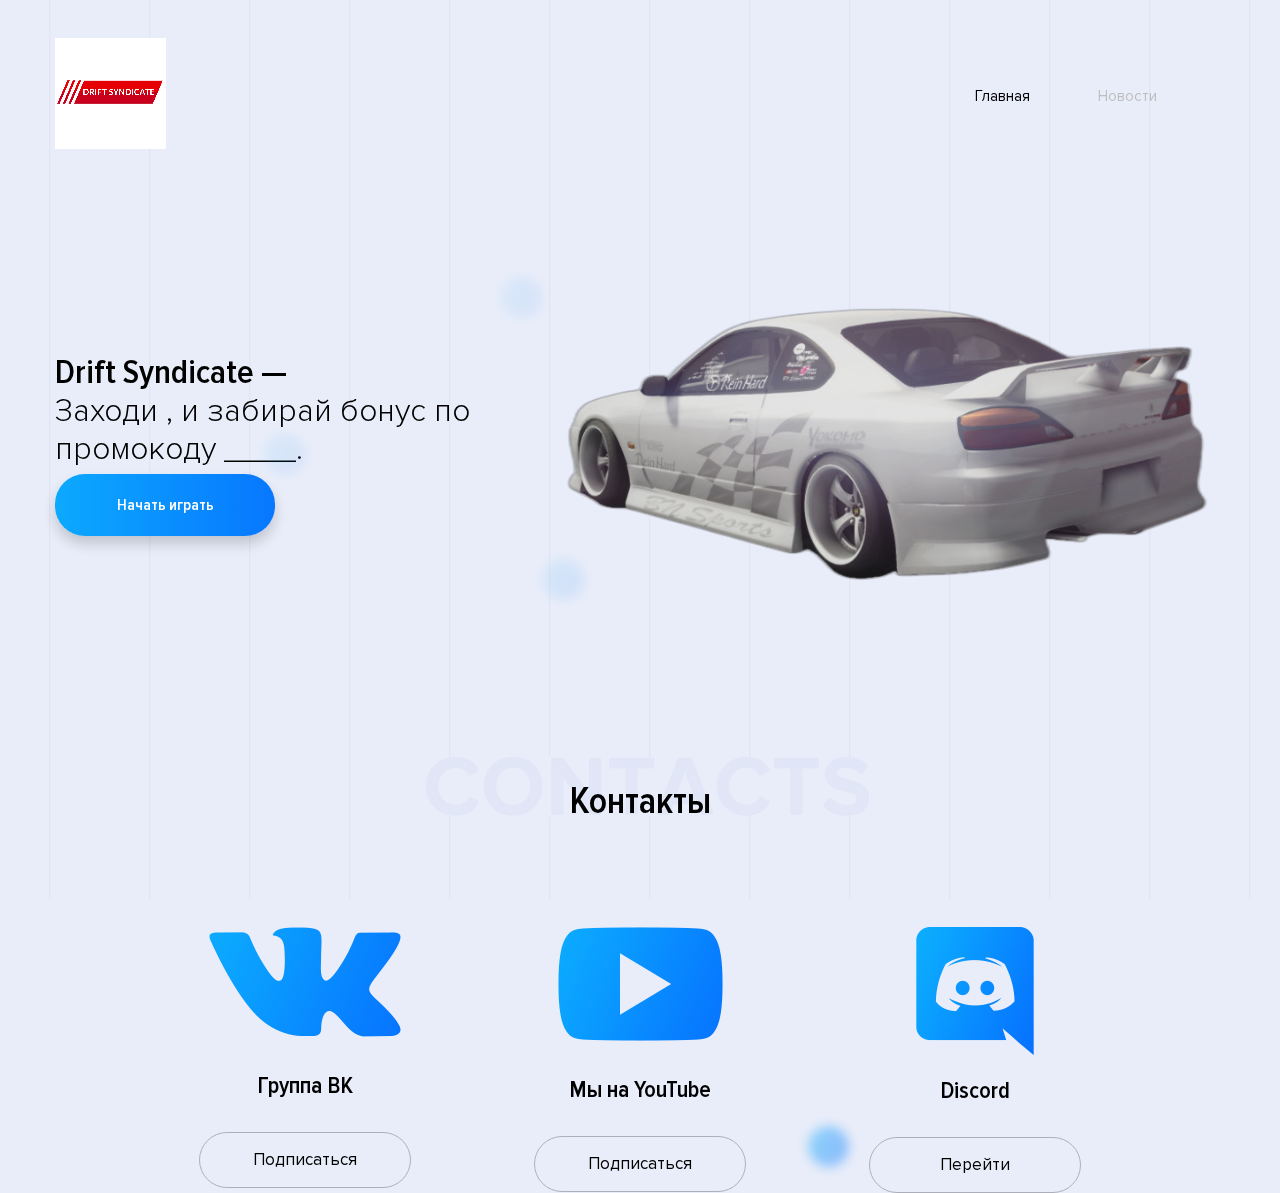
==== commit 96c303f7: "fix" ====
--- a/index.html
+++ b/index.html
@@ -5,7 +5,7 @@
     <meta name="viewport" content="width=device-width" initial-scale="1.0">
     <meta http-equiv="X-UA-Compatible" content="IE=9;IE=10;IE=Edge,chrome=1">
     <link rel="stylesheet" href="./css/style.css">
-    <title>Hyper Project</title>
+    <title>DriftSyndicateMTA</title>
     <link rel="stylesheet" id="wp-block-library-css" href="./css/style.min.css" type="text/css" media="all">
     <link rel="icon" href="./img/sicon.png" sizes="32x32">
     <link rel="icon" href="./img/sicon.png" sizes="192x192">
@@ -19,8 +19,8 @@
         <div class="wrapper">
             <div class="header-container">
                 <div class="header-logo">
-                    <a href="https://arsevka.github.io/site/">
-                        <img src="./img/logo.png" alt="https://arsevka.github.io/site/">
+                    <a href="https://sanek47rus.github.io/driftsyndicateMTA/">
+                        <img src="./img/logo.png" alt="https://sanek47rus.github.io/driftsyndicateMTA/">
                     </a>
                 </div>
                 <div class="header-wap">
@@ -57,7 +57,7 @@
         <div class="wrapper">
             <div class="main-container">
                 <div class="main-text">
-                    <h1>Dryft Syndicate —</h1>
+                    <h1>Drift Syndicate —</h1>
                     <span> Заходи , и забирай бонус по промокоду  ____.</span>
                     <div class="download-wrap">
                         <div class="download-btn">
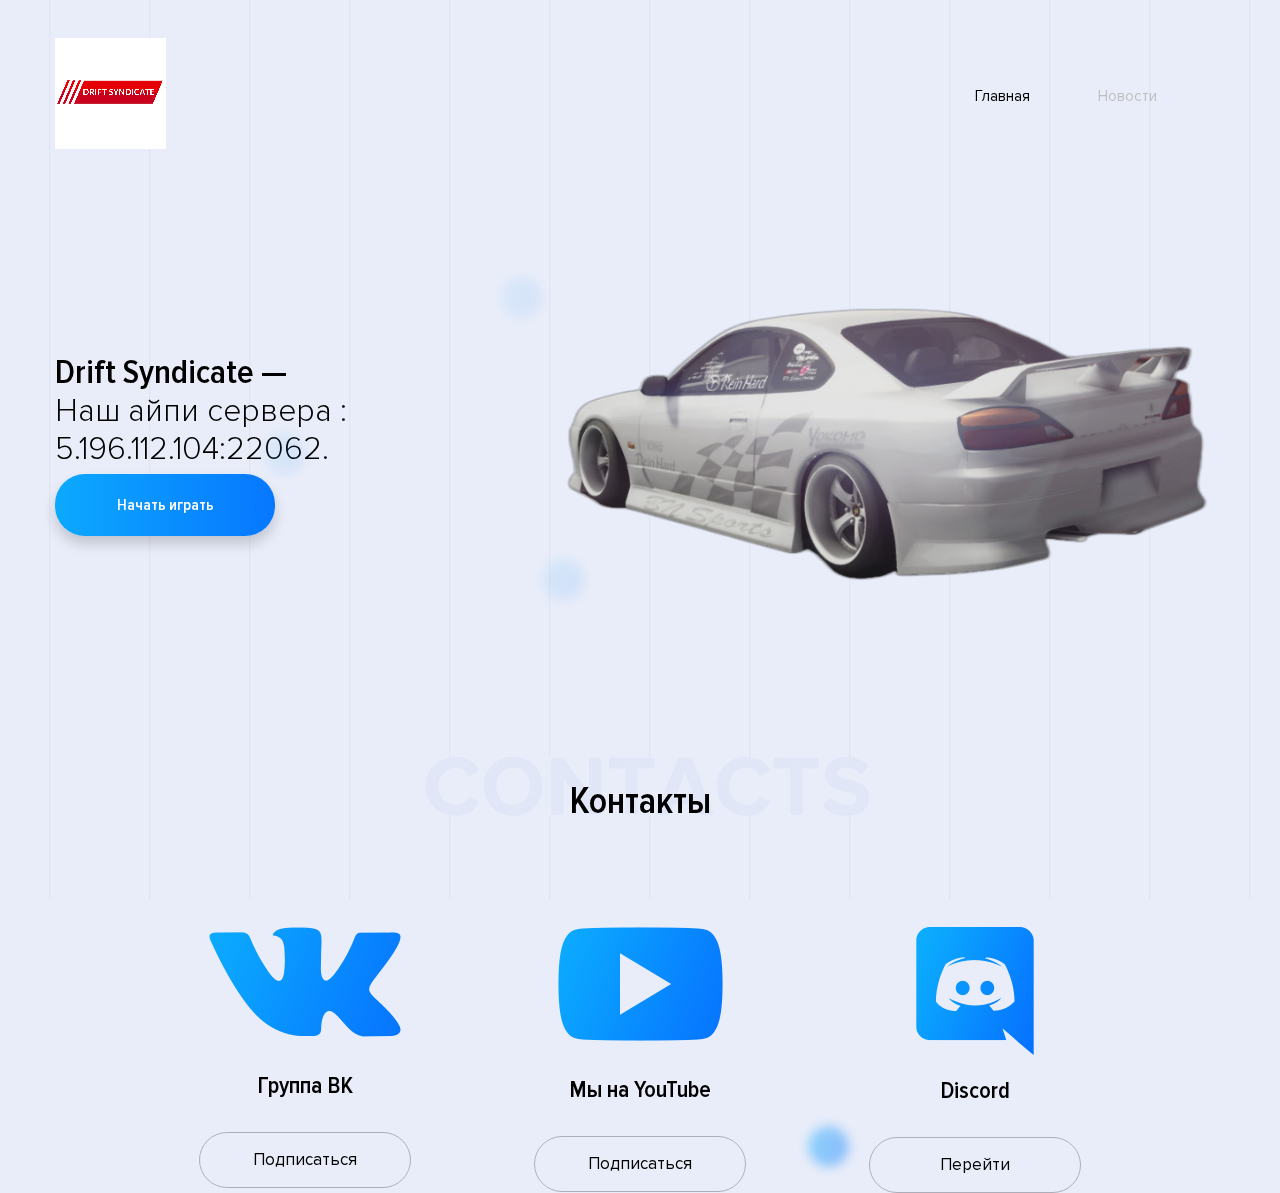
==== commit e972d542: "fix" ====
--- a/index.html
+++ b/index.html
@@ -58,7 +58,7 @@
             <div class="main-container">
                 <div class="main-text">
                     <h1>Drift Syndicate —</h1>
-                    <span> Заходи , и забирай бонус по промокоду  ____.</span>
+                    <span> Наш айпи сервера : 5.196.112.104:22062.</span>
                     <div class="download-wrap">
                         <div class="download-btn">
                             <a class="download" href="start.html">Начать играть</a>
